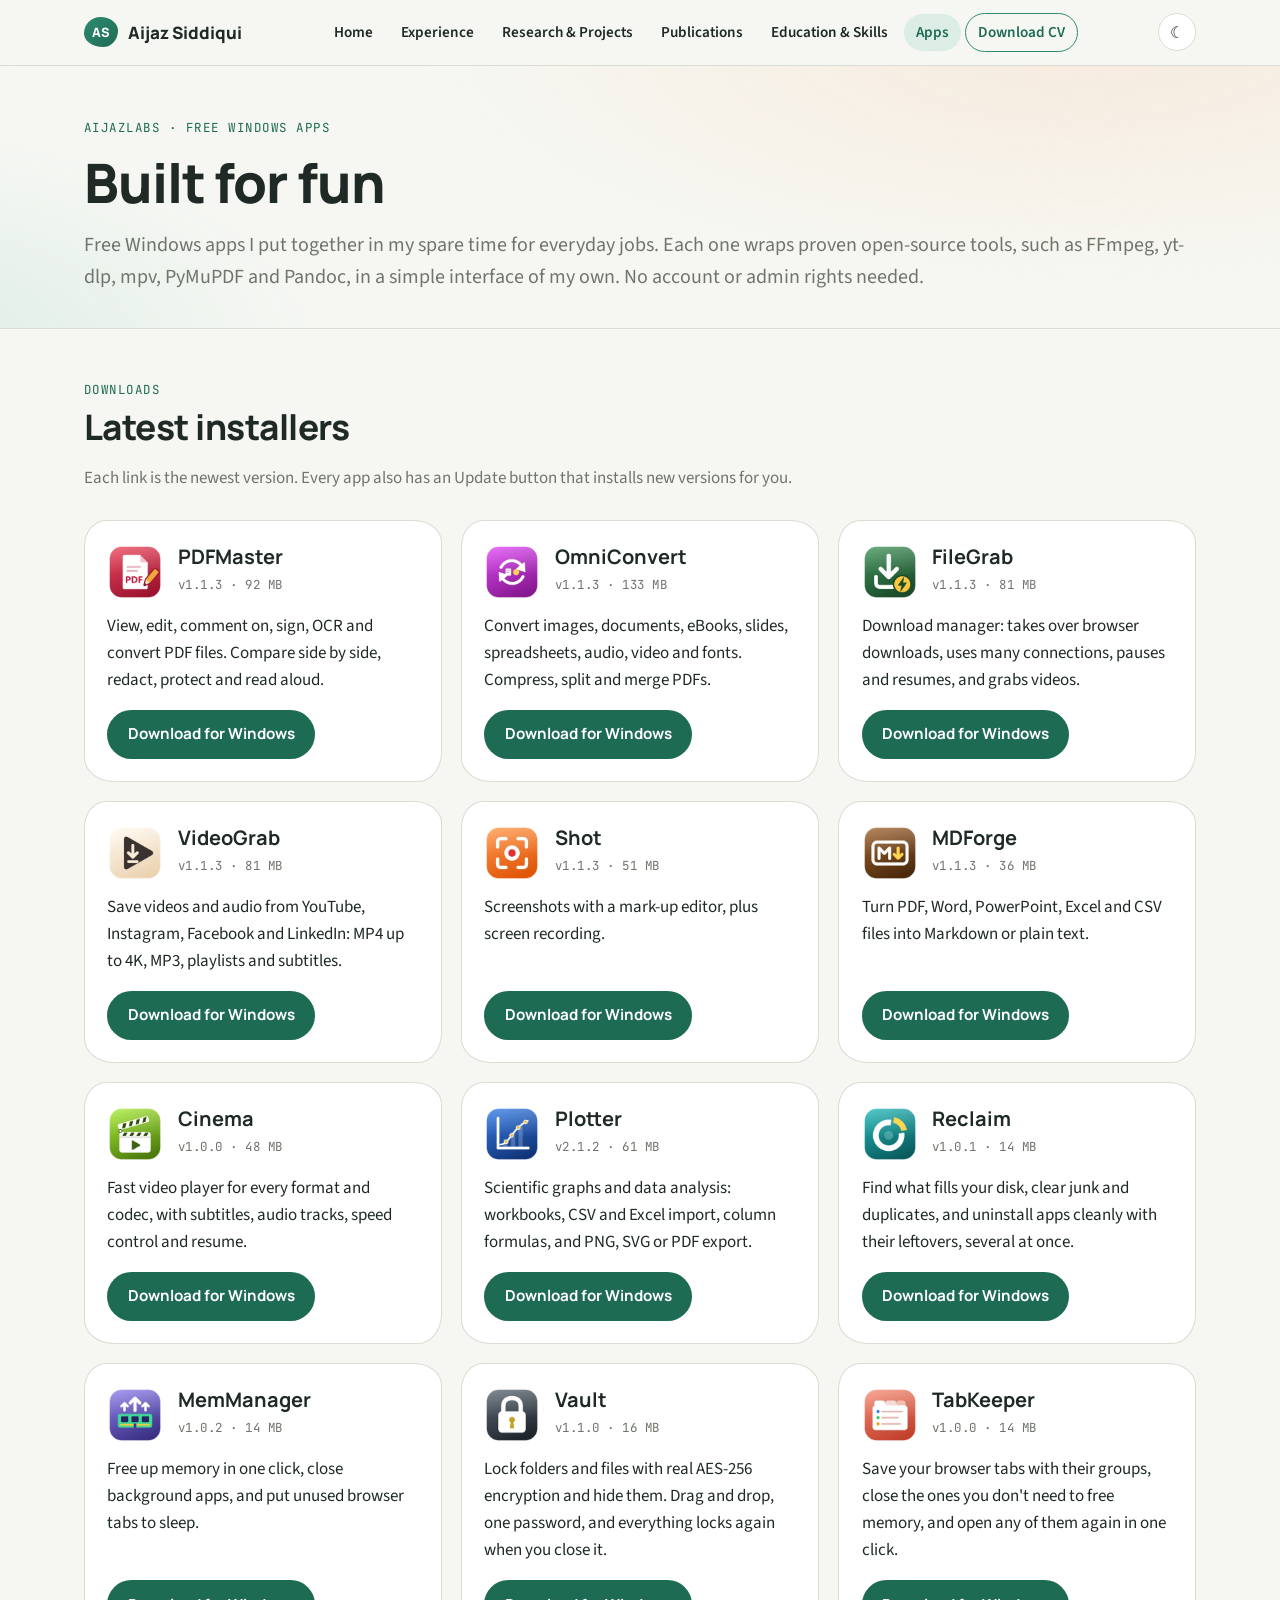
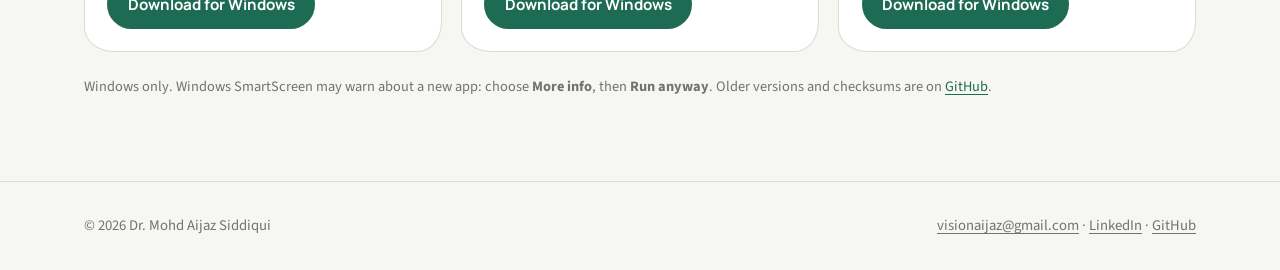
==== apps.html @ 0feda494 "Apps page: TabKeeper, Vault 1.1.0, Reclaim 1.0.1 Co-Authored-By: Claude Opus 5.5 <noreply@anthropic." ====
<!doctype html>
<html lang="en">
<head>
<meta charset="utf-8">
<meta name="viewport" content="width=device-width, initial-scale=1">
<title>Apps · Dr. Mohd Aijaz Siddiqui</title>
<meta name="description" content="Free Windows apps I build for fun under the AijazLabs name: PDF editor, file converter, downloaders, video player, plotter, folder locker, tab saver and more. Always the latest installers.">
<link rel="preconnect" href="https://fonts.googleapis.com">
<link rel="preconnect" href="https://fonts.gstatic.com" crossorigin>
<link rel="stylesheet" href="https://fonts.googleapis.com/css2?family=JetBrains+Mono:wght@400;600&family=Manrope:wght@600;700;800&family=Source+Sans+3:ital,wght@0,400;0,600;0,700;1,400&display=swap">
<link rel="stylesheet" href="assets/style.css?v=18">
<script src="assets/site.js?v=7"></script>
<script src="assets/apps.js?v=1" defer></script>
</head>
<body>

<header class="site-header">
  <nav class="wrap nav" aria-label="Main">
    <a class="brand" href="index.html"><span class="brand-mark">AS</span><span>Aijaz Siddiqui</span></a>
    <div class="nav-tools">
      <button class="icon-btn" id="theme-toggle" type="button" aria-label="Switch theme">☾</button>
      <button class="icon-btn menu-btn" id="menu-toggle" type="button" aria-label="Open menu" aria-expanded="false" aria-controls="nav-links">☰</button>
    </div>
    <ul class="nav-links" id="nav-links">
      <li><a href="index.html">Home</a></li>
      <li><a href="experience.html">Experience</a></li>
      <li><a href="research.html">Research &amp; Projects</a></li>
      <li><a href="publications.html">Publications</a></li>
      <li><a href="skills.html">Education &amp; Skills</a></li>
      <li><a href="apps.html" aria-current="page">Apps</a></li>
      <li><a class="cv-link" href="assets/Aijaz-Siddiqui-CV.pdf">Download CV</a></li>
    </ul>
  </nav>
</header>

<main>
  <section class="hero page-hero">
    <div class="wrap">
      <span class="eyebrow">AijazLabs · Free Windows apps</span>
      <h1>Built for fun</h1>
      <p>Free Windows apps I put together in my spare time for everyday jobs. Each one wraps proven open-source tools, such as FFmpeg, yt-dlp, mpv, PyMuPDF and Pandoc, in a simple interface of my own. No account or admin rights needed.</p>
    </div>
  </section>

  <section class="block">
    <div class="wrap">
      <div class="section-head">
        <span class="eyebrow">Downloads</span>
        <h2>Latest installers</h2>
        <p class="muted app-status" id="app-status">Each link is the newest version. Every app also has an Update button that installs new versions for you.</p>
      </div>
      <div class="grid-3 app-grid" id="app-grid">
        <article class="card app-card" data-app="AijazPDFMaster">
          <div class="app-head">
            <img src="assets/apps/AijazPDFMaster.webp" width="56" height="56" alt="" loading="lazy">
            <div><h3>PDFMaster</h3><span class="meta app-ver">v1.1.3 · 92 MB</span></div>
          </div>
          <p>View, edit, comment on, sign, OCR and convert PDF files. Compare side by side, redact, protect and read aloud.</p>
          <a class="btn btn-primary app-dl" href="https://github.com/digitalAijaz/AijazLabs-Installers/releases/download/updates-2026.11.24-1354/AijazPDFMaster-Setup-1.1.3.exe">Download for Windows</a>
        </article>
        <article class="card app-card" data-app="AijazOmniConvert">
          <div class="app-head">
            <img src="assets/apps/AijazOmniConvert.webp" width="56" height="56" alt="" loading="lazy">
            <div><h3>OmniConvert</h3><span class="meta app-ver">v1.1.3 · 133 MB</span></div>
          </div>
          <p>Convert images, documents, eBooks, slides, spreadsheets, audio, video and fonts. Compress, split and merge PDFs.</p>
          <a class="btn btn-primary app-dl" href="https://github.com/digitalAijaz/AijazLabs-Installers/releases/download/updates-2026.11.24-1354/AijazOmniConvert-Setup-1.1.3.exe">Download for Windows</a>
        </article>
        <article class="card app-card" data-app="AijazFileGrab">
          <div class="app-head">
            <img src="assets/apps/AijazFileGrab.webp" width="56" height="56" alt="" loading="lazy">
            <div><h3>FileGrab</h3><span class="meta app-ver">v1.1.3 · 81 MB</span></div>
          </div>
          <p>Download manager: takes over browser downloads, uses many connections, pauses and resumes, and grabs videos.</p>
          <a class="btn btn-primary app-dl" href="https://github.com/digitalAijaz/AijazLabs-Installers/releases/download/updates-2026.11.24-1354/AijazFileGrab-Setup-1.1.3.exe">Download for Windows</a>
        </article>
        <article class="card app-card" data-app="AijazVideoGrab">
          <div class="app-head">
            <img src="assets/apps/AijazVideoGrab.webp" width="56" height="56" alt="" loading="lazy">
            <div><h3>VideoGrab</h3><span class="meta app-ver">v1.1.3 · 81 MB</span></div>
          </div>
          <p>Save videos and audio from YouTube, Instagram, Facebook and LinkedIn: MP4 up to 4K, MP3, playlists and subtitles.</p>
          <a class="btn btn-primary app-dl" href="https://github.com/digitalAijaz/AijazLabs-Installers/releases/download/updates-2026.11.24-1354/AijazVideoGrab-Setup-1.1.3.exe">Download for Windows</a>
        </article>
        <article class="card app-card" data-app="AijazShot">
          <div class="app-head">
            <img src="assets/apps/AijazShot.webp" width="56" height="56" alt="" loading="lazy">
            <div><h3>Shot</h3><span class="meta app-ver">v1.1.3 · 51 MB</span></div>
          </div>
          <p>Screenshots with a mark-up editor, plus screen recording.</p>
          <a class="btn btn-primary app-dl" href="https://github.com/digitalAijaz/AijazLabs-Installers/releases/download/updates-2026.11.24-1354/AijazShot-Setup-1.1.3.exe">Download for Windows</a>
        </article>
        <article class="card app-card" data-app="AijazMDForge">
          <div class="app-head">
            <img src="assets/apps/AijazMDForge.webp" width="56" height="56" alt="" loading="lazy">
            <div><h3>MDForge</h3><span class="meta app-ver">v1.1.3 · 36 MB</span></div>
          </div>
          <p>Turn PDF, Word, PowerPoint, Excel and CSV files into Markdown or plain text.</p>
          <a class="btn btn-primary app-dl" href="https://github.com/digitalAijaz/AijazLabs-Installers/releases/download/updates-2026.11.24-1354/AijazMDForge-Setup-1.1.3.exe">Download for Windows</a>
        </article>
        <article class="card app-card" data-app="AijazCinema">
          <div class="app-head">
            <img src="assets/apps/AijazCinema.webp" width="56" height="56" alt="" loading="lazy">
            <div><h3>Cinema</h3><span class="meta app-ver">v1.0.0 · 48 MB</span></div>
          </div>
          <p>Fast video player for every format and codec, with subtitles, audio tracks, speed control and resume.</p>
          <a class="btn btn-primary app-dl" href="https://github.com/digitalAijaz/AijazLabs-Installers/releases/download/updates-2026.11.24-1527/AijazCinema-Setup-1.0.0.exe">Download for Windows</a>
        </article>
        <article class="card app-card" data-app="AijazPlotter">
          <div class="app-head">
            <img src="assets/apps/AijazPlotter.webp" width="56" height="56" alt="" loading="lazy">
            <div><h3>Plotter</h3><span class="meta app-ver">v2.1.2 · 61 MB</span></div>
          </div>
          <p>Scientific graphs and data analysis: workbooks, CSV and Excel import, column formulas, and PNG, SVG or PDF export.</p>
          <a class="btn btn-primary app-dl" href="https://github.com/digitalAijaz/AijazLabs-Installers/releases/download/updates-2026.11.24-1354/AijazPlotter-Setup-2.1.2.exe">Download for Windows</a>
        </article>
        <article class="card app-card" data-app="AijazReclaim">
          <div class="app-head">
            <img src="assets/apps/AijazReclaim.webp" width="56" height="56" alt="" loading="lazy">
            <div><h3>Reclaim</h3><span class="meta app-ver">v1.0.1 · 14 MB</span></div>
          </div>
          <p>Find what fills your disk, clear junk and duplicates, and uninstall apps cleanly with their leftovers, several at once.</p>
          <a class="btn btn-primary app-dl" href="https://github.com/digitalAijaz/AijazLabs-Installers/releases/download/updates-2026.11.24-2106/AijazReclaim-Setup-1.0.1.exe">Download for Windows</a>
        </article>
        <article class="card app-card" data-app="AijazMemManager">
          <div class="app-head">
            <img src="assets/apps/AijazMemManager.webp" width="56" height="56" alt="" loading="lazy">
            <div><h3>MemManager</h3><span class="meta app-ver">v1.0.2 · 14 MB</span></div>
          </div>
          <p>Free up memory in one click, close background apps, and put unused browser tabs to sleep.</p>
          <a class="btn btn-primary app-dl" href="https://github.com/digitalAijaz/AijazLabs-Installers/releases/download/updates-2026.11.24-1354/AijazMemManager-Setup-1.0.2.exe">Download for Windows</a>
        </article>
        <article class="card app-card" data-app="AijazVault">
          <div class="app-head">
            <img src="assets/apps/AijazVault.webp" width="56" height="56" alt="" loading="lazy">
            <div><h3>Vault</h3><span class="meta app-ver">v1.1.0 · 16 MB</span></div>
          </div>
          <p>Lock folders and files with real AES-256 encryption and hide them. Drag and drop, one password, and everything locks again when you close it.</p>
          <a class="btn btn-primary app-dl" href="https://github.com/digitalAijaz/AijazLabs-Installers/releases/download/updates-2026.11.24-2106/AijazVault-Setup-1.1.0.exe">Download for Windows</a>
        </article>
        <article class="card app-card" data-app="AijazTabKeeper">
          <div class="app-head">
            <img src="assets/apps/AijazTabKeeper.webp" width="56" height="56" alt="" loading="lazy">
            <div><h3>TabKeeper</h3><span class="meta app-ver">v1.0.0 · 14 MB</span></div>
          </div>
          <p>Save your browser tabs with their groups, close the ones you don't need to free memory, and open any of them again in one click.</p>
          <a class="btn btn-primary app-dl" href="https://github.com/digitalAijaz/AijazLabs-Installers/releases/download/updates-2026.11.24-2106/AijazTabKeeper-Setup-1.0.0.exe">Download for Windows</a>
        </article>
      </div>
      <p class="muted small app-note">Windows only. Windows SmartScreen may warn about a new app: choose <b>More info</b>, then <b>Run anyway</b>. Older versions and checksums are on <a href="https://github.com/digitalAijaz/AijazLabs-Installers/releases" target="_blank" rel="noopener">GitHub</a>.</p>
    </div>
  </section>
</main>

<footer class="site-footer">
  <div class="wrap">
    <span>© <span id="year">2026</span> Dr. Mohd Aijaz Siddiqui</span>
    <span><a href="mailto:visionaijaz@gmail.com">visionaijaz@gmail.com</a> · <a href="https://www.linkedin.com/in/eraijaz/" target="_blank" rel="noopener">LinkedIn</a> · <a href="https://github.com/digitalAijaz" target="_blank" rel="noopener">GitHub</a></span>
  </div>
</footer>
</body>
</html>
---- assets/style.css ----
/* Jade Pebble Morning — personal site theme for Dr. Mohd Aijaz Siddiqui
   Layout: calm single column (max ~72rem) with a misty morning hero,
   pebble-shaped surfaces, jade accent used sparingly. */

:root {
  --mist: #F6F7F3;        /* page background: morning mist */
  --pebble-pale: #ECEEE8; /* surfaces */
  --pebble-line: #D9DDD4; /* hairlines */
  --pebble: #6F756C;      /* muted text */
  --ink: #1F2A26;         /* main text: deep slate-green */
  --jade: #2E8B6F;        /* accent */
  --jade-deep: #1E6B54;   /* accent hover / on light */
  --jade-wash: #DCEDE5;   /* accent tint */
  --dawn: #E9C9A1;        /* sunrise highlight */
  --dawn-wash: #F7EBDD;
  --card: #FFFFFF;
  --paper: #FFFFFF;       /* figures keep a white page in both themes */

  --font-display: "Manrope", "Segoe UI", system-ui, sans-serif;
  --font-body: "Source Sans 3", "Segoe UI", system-ui, sans-serif;
  --font-mono: "JetBrains Mono", Consolas, monospace;

  --step--1: 0.875rem;
  --step-0: 1.0625rem;
  --step-1: 1.25rem;
  --step-2: 1.6rem;
  --step-3: 2.2rem;
  --step-4: clamp(2.3rem, 5vw, 3.4rem);

  --radius-pebble: 22px 28px 24px 30px / 26px 22px 30px 24px;
  --shadow: 0 1px 2px rgba(31, 42, 38, .05), 0 6px 18px rgba(31, 42, 38, .06);
  color-scheme: light;
}

@media (prefers-color-scheme: dark) {
  :root:not([data-theme="light"]) {
    --mist: #121816; --pebble-pale: #1A2220; --pebble-line: #2A3431; --pebble: #9AA39C;
    --ink: #E6ECE8; --jade: #5CC7A2; --jade-deep: #7DD8B7; --jade-wash: #183A30;
    --dawn: #C9A27A; --dawn-wash: #2A231B; --card: #172020;
    --shadow: 0 1px 2px rgba(0,0,0,.3), 0 6px 18px rgba(0,0,0,.25);
    color-scheme: dark;
  }
}
:root[data-theme="dark"] {
  --mist: #121816; --pebble-pale: #1A2220; --pebble-line: #2A3431; --pebble: #9AA39C;
  --ink: #E6ECE8; --jade: #5CC7A2; --jade-deep: #7DD8B7; --jade-wash: #183A30;
  --dawn: #C9A27A; --dawn-wash: #2A231B; --card: #172020;
  --shadow: 0 1px 2px rgba(0,0,0,.3), 0 6px 18px rgba(0,0,0,.25);
  color-scheme: dark;
}

* { box-sizing: border-box; }
html { scroll-behavior: smooth; }
@media (prefers-reduced-motion: reduce) { html { scroll-behavior: auto; } * { transition: none !important; animation: none !important; } }

body {
  margin: 0;
  background: var(--mist);
  color: var(--ink);
  font-family: var(--font-body);
  font-size: var(--step-0);
  line-height: 1.6;
}
img { max-width: 100%; }
a { color: var(--jade-deep); text-decoration-thickness: 1px; text-underline-offset: 3px; }
a:hover { color: var(--jade); }
:focus-visible { outline: 2px solid var(--jade); outline-offset: 3px; border-radius: 4px; }

.wrap {
  max-width: 72rem;
  margin: 0 auto;
  padding-left: max(20px, env(safe-area-inset-left, 0px));
  padding-right: max(20px, env(safe-area-inset-right, 0px));
}

h1, h2, h3, h4 { font-family: var(--font-display); line-height: 1.2; text-wrap: balance; margin: 0; }
h1 { font-size: var(--step-4); font-weight: 800; letter-spacing: -0.02em; }
h2 { font-size: var(--step-3); font-weight: 750; letter-spacing: -0.015em; }
h3 { font-size: var(--step-1); font-weight: 700; }
h4 { font-size: var(--step-0); font-weight: 700; }
p { margin: 0; }

.eyebrow {
  font-family: var(--font-mono);
  font-size: 0.78rem;
  letter-spacing: 0.12em;
  text-transform: uppercase;
  color: var(--jade-deep);
}
.muted { color: var(--pebble); }

/* ---------- Header / nav ---------- */
.site-header {
  position: sticky;
  top: 0;
  z-index: 20;
  background: color-mix(in srgb, var(--mist) 88%, transparent);
  backdrop-filter: blur(8px);
  border-bottom: 1px solid var(--pebble-line);
}
.nav { display: flex; align-items: center; justify-content: space-between; gap: 1rem; padding-block: 0.8rem; }
.brand { display: flex; align-items: center; gap: 0.6rem; text-decoration: none; color: var(--ink); font-family: var(--font-display); font-weight: 800; }
.brand-mark {
  width: 34px; height: 30px;
  background: linear-gradient(140deg, var(--jade), var(--jade-deep));
  border-radius: 48% 52% 44% 56% / 55% 45% 55% 45%;
  display: grid; place-items: center;
  color: #fff; font-size: 0.8rem; letter-spacing: .02em;
}
.nav-links { display: flex; gap: 0.25rem; align-items: center; list-style: none; margin: 0; padding: 0; flex-wrap: wrap; }
.nav-links a {
  display: block; padding: 0.4rem 0.75rem; border-radius: 999px;
  text-decoration: none; color: var(--ink); font-weight: 600; font-size: 0.95rem;
}
.nav-links a:hover { background: var(--pebble-pale); color: var(--ink); }
.nav-links a[aria-current="page"] { background: var(--jade-wash); color: var(--jade-deep); }
.nav-links a.cv-link { border: 1px solid var(--jade); color: var(--jade-deep); }
.nav-tools { display: flex; gap: 0.4rem; align-items: center; order: 3; }
.nav-links { order: 2; }
.icon-btn {
  width: 38px; height: 38px; border-radius: 50%;
  border: 1px solid var(--pebble-line); background: var(--card); color: var(--ink);
  display: grid; place-items: center; cursor: pointer; font-size: 1rem;
}
.icon-btn:hover { border-color: var(--jade); }
.menu-btn { display: none; }

@media (max-width: 1120px) {
  .menu-btn { display: grid; }
  .nav { flex-wrap: wrap; }
  .nav-tools { order: 2; }
  .nav-links { order: 3; }
  .nav-links { display: none; width: 100%; flex-direction: column; align-items: stretch; padding-bottom: 0.6rem; }
  .nav-links.open { display: flex; }
  .nav-links a { border-radius: 12px; padding: 0.6rem 0.8rem; }
}

/* ---------- Hero ---------- */
.hero {
  background:
    radial-gradient(60rem 22rem at 85% -10%, var(--dawn-wash), transparent 70%),
    radial-gradient(40rem 20rem at -10% 110%, var(--jade-wash), transparent 70%),
    var(--mist);
  border-bottom: 1px solid var(--pebble-line);
}
.hero-inner { display: grid; grid-template-columns: 1.35fr 1fr; gap: 3rem; align-items: center; padding-block: 4rem 3.5rem; }
.hero-inner > * { min-width: 0; }
.hero h1 { margin-top: 0.6rem; }
.hero .lede { font-size: var(--step-1); margin-top: 1rem; color: var(--ink); }
.hero .sub { margin-top: 0.8rem; color: var(--pebble); }
.cta-row { display: flex; flex-wrap: wrap; gap: 0.7rem; margin-top: 1.6rem; }
.btn {
  display: inline-flex; align-items: center; gap: 0.45rem;
  padding: 0.7rem 1.2rem; border-radius: 999px; font-weight: 700; text-decoration: none;
  border: 1px solid transparent; font-family: var(--font-display); font-size: 0.95rem;
}
.btn-primary { background: var(--jade-deep); color: #fff; }
:root[data-theme="dark"] .btn-primary { color: #0E1513; }
@media (prefers-color-scheme: dark) { :root:not([data-theme="light"]) .btn-primary { color: #0E1513; } }
.btn-primary:hover { background: var(--jade); color: #fff; }
.btn-ghost { border-color: var(--pebble-line); color: var(--ink); background: var(--card); }
.btn-ghost:hover { border-color: var(--jade); color: var(--jade-deep); }

.page-hero { padding-block: 3rem 2.2rem; }
.page-hero p { margin-top: 0.8rem; color: var(--pebble); font-size: var(--step-1); }

/* Contact-pressure figure */
.figure-card {
  background: var(--card);
  border: 1px solid var(--pebble-line);
  border-radius: var(--radius-pebble);
  padding: 1.2rem 1.2rem 1rem;
  box-shadow: var(--shadow);
}
.figure-card svg { width: 100%; height: auto; display: block; }
.figure-card figcaption { font-size: var(--step--1); color: var(--pebble); margin-top: 0.6rem; }
.fig-foot { fill: var(--pebble-pale); stroke: var(--pebble-line); stroke-width: 2; }
.fig-star { fill: var(--jade-wash); stroke: var(--jade); stroke-width: 2; }
.fig-spoke { stroke: var(--jade); stroke-width: 1.2; stroke-dasharray: 3 4; opacity: .8; }
.fig-contact { fill: var(--card); stroke: var(--jade-deep); stroke-width: 2.5; }
.fig-cop { fill: var(--dawn); stroke: var(--ink); stroke-width: 2; }
.fig-label { fill: var(--pebble); font-family: var(--font-mono); font-size: 11px; }
.fig-bar { fill: var(--jade); opacity: .85; }

/* ---------- Sections ---------- */
section.block { padding-block: 3.2rem; }
section.block + section.block { border-top: 1px solid var(--pebble-line); }
.section-head { display: flex; flex-direction: column; gap: 0.4rem; margin-bottom: 1.8rem; }
.section-head p { color: var(--pebble); }

.stats { display: grid; grid-template-columns: repeat(4, 1fr); gap: 1rem; }
.stat {
  background: var(--card); border: 1px solid var(--pebble-line); border-radius: 18px; padding: 1.1rem 1.2rem;
}
.stat b { display: block; font-family: var(--font-display); font-size: var(--step-2); color: var(--jade-deep); font-variant-numeric: tabular-nums; }
.stat span { color: var(--pebble); font-size: 0.95rem; }

.grid-3 { display: grid; grid-template-columns: repeat(3, 1fr); gap: 1.2rem; }
.grid-2 { display: grid; grid-template-columns: repeat(2, 1fr); gap: 1.2rem; }
.grid-3 > *, .grid-2 > * { min-width: 0; }

.card {
  background: var(--card); border: 1px solid var(--pebble-line);
  border-radius: var(--radius-pebble); padding: 1.4rem;
  display: flex; flex-direction: column; gap: 0.6rem;
}
.card p { color: var(--ink); }

/* Card sub-sections: check list and layer stack */
.card-sub {
  margin-top: 0.6rem; font-size: 0.8rem; letter-spacing: 0.1em; text-transform: uppercase;
  color: var(--jade-deep); font-family: var(--font-mono); font-weight: 600;
}
.check-list { list-style: none; margin: 0; padding: 0; display: flex; flex-direction: column; gap: 0.45rem; }
.check-list li { position: relative; padding-left: 1.6rem; font-size: 0.95rem; }
.check-list li::before {
  content: "✓"; position: absolute; left: 0; top: 0.05rem; width: 1.1rem; height: 1.1rem; border-radius: 50%;
  background: var(--jade-wash); color: var(--jade-deep); font-size: 0.7rem; display: grid; place-items: center; font-weight: 700;
}
.layer-stack { list-style: none; margin: 0; padding: 0; display: flex; flex-direction: column; gap: 4px; }
.layer-stack li {
  display: grid; grid-template-columns: 5.5rem 1fr; gap: 0.6rem; align-items: center;
  padding: 0.45rem 0.8rem; border-radius: 10px; background: var(--pebble-pale); border: 1px solid var(--pebble-line);
  font-size: 0.92rem;
}
.layer-stack li > * { min-width: 0; }
.layer-stack li b { font-family: var(--font-display); }
/* Four light theme tints, each with a coloured left edge: sunrise -> jade -> pebble */
.layer-stack li { border-left-width: 5px; }
.layer-stack li span { color: var(--ink); }
.layer-stack li b { color: var(--jade-deep); }
.layer-stack li:nth-child(1) { background: var(--dawn-wash); border-color: var(--dawn); }
.layer-stack li:nth-child(2) { background: color-mix(in srgb, var(--dawn-wash) 50%, var(--jade-wash)); border-color: color-mix(in srgb, var(--dawn) 50%, var(--jade)); }
.layer-stack li:nth-child(3) { background: var(--jade-wash); border-color: var(--jade); }
.layer-stack li:nth-child(4) { background: var(--pebble-pale); border-color: var(--pebble); }
.small { font-size: 0.9rem; }

/* Looping figure slideshow inside a card */
.slideshow { display: flex; flex-direction: column; gap: 0.5rem; margin-block: 0.4rem; }
.slides {
  position: relative; aspect-ratio: 4 / 3; width: 100%; max-width: 100%;
  background: var(--paper); border: 1px solid var(--pebble-line); border-radius: 14px; overflow: hidden;
}
.slide {
  position: absolute; inset: 0; margin: 0; padding: 8px;
  opacity: 0; transition: opacity 0.7s ease; pointer-events: none;
}
.slide.is-active { opacity: 1; pointer-events: auto; }
.slides-dark { background: #17181C; border-color: #2A2C33; }  /* screenshots have a dark viewport */
.slides-dark .slide { padding: 0; }
.slide img { width: 100%; height: 100%; object-fit: contain; display: block; }
.slide-bar { display: grid; grid-template-columns: auto 1fr auto auto; align-items: center; gap: 0.5rem; }
.slide-bar > * { min-width: 0; }
.slide-caption { font-size: 0.88rem; color: var(--pebble); line-height: 1.4; min-height: 4.2em; }
.slide-count { font-family: var(--font-mono); font-size: 0.75rem; color: var(--pebble); font-variant-numeric: tabular-nums; }
.slide-btn {
  width: 30px; height: 30px; border-radius: 50%; border: 1px solid var(--pebble-line);
  background: var(--card); color: var(--ink); cursor: pointer; font-size: 1.1rem; line-height: 1;
  display: grid; place-items: center;
}
.slide-btn:hover { border-color: var(--jade); color: var(--jade-deep); }
.slide-bar .slide-btn:last-child { order: 3; }
.slide-bar .slide-count { order: 4; }
.card .meta { font-family: var(--font-mono); font-size: 0.78rem; color: var(--pebble); letter-spacing: .04em; }
.card a.more { margin-top: auto; font-weight: 700; text-decoration: none; }

.tags { display: flex; flex-wrap: wrap; gap: 0.4rem; list-style: none; padding: 0; margin: 0; }
.tags li {
  font-size: 0.85rem; padding: 0.2rem 0.65rem; border-radius: 999px;
  background: var(--pebble-pale); color: var(--ink); border: 1px solid var(--pebble-line);
}
.tags.jade li { background: var(--jade-wash); border-color: transparent; color: var(--jade-deep); }

/* ---------- Timeline (experience) ---------- */
.timeline { list-style: none; margin: 0; padding: 0; display: flex; flex-direction: column; gap: 1.6rem; }
.role {
  display: grid; grid-template-columns: 12rem 1fr; gap: 1.6rem;
  padding-bottom: 1.6rem; border-bottom: 1px dashed var(--pebble-line);
}
.role:last-child { border-bottom: none; }
.role > * { min-width: 0; }
.role-when { font-family: var(--font-mono); font-size: 0.82rem; color: var(--pebble); padding-top: 0.25rem; font-variant-numeric: tabular-nums; }
.role-when .org-pill {
  display: inline-block; margin-top: 0.5rem; padding: 0.15rem 0.55rem; border-radius: 999px;
  background: var(--dawn-wash); color: var(--ink); font-family: var(--font-body); font-size: 0.8rem;
}
.role h3 { margin-bottom: 0.15rem; }
.role .org { color: var(--jade-deep); font-weight: 700; }
.role ul { margin: 0.7rem 0 0; padding-left: 1.15rem; }
.role-summary { margin-top: 0.7rem; }
.role h4 {
  margin-top: 1.1rem; font-size: 0.8rem; letter-spacing: 0.1em; text-transform: uppercase;
  color: var(--jade-deep); font-family: var(--font-mono); font-weight: 600;
}
.role h4 + ul { margin-top: 0.35rem; }
.role ul ul { margin-top: 0.3rem; list-style: disc; }
.role li { margin: 0.3rem 0; }
.role li::marker { color: var(--jade); }
.highlight {
  margin-top: 0.9rem; padding: 0.8rem 1rem; border-radius: 14px;
  background: var(--jade-wash); color: var(--ink);
}
.highlight strong { color: var(--jade-deep); }
.highlight ul { margin-top: 0.3rem; }

/* ---------- Publications ---------- */
.pubs { list-style: none; margin: 0; padding: 0; display: flex; flex-direction: column; gap: 1rem; }
.pub {
  background: var(--card); border: 1px solid var(--pebble-line); border-radius: 18px; padding: 1.1rem 1.3rem;
  display: grid; grid-template-columns: 5.5rem 1fr; gap: 1rem;
}
.pub > * { min-width: 0; }
.pub .yr { font-family: var(--font-mono); color: var(--jade-deep); font-weight: 600; }
.pub .kind { display: block; font-family: var(--font-mono); font-size: 0.72rem; color: var(--pebble); text-transform: uppercase; letter-spacing: .08em; margin-top: 0.3rem; }
.pub .title { font-weight: 700; font-family: var(--font-display); }
.pub .venue { color: var(--pebble); font-size: 0.95rem; }

/* ---------- Tables ---------- */
.table-wrap { overflow-x: auto; border: 1px solid var(--pebble-line); border-radius: 16px; background: var(--card); }
table { border-collapse: collapse; width: 100%; font-size: 0.95rem; }
th, td { text-align: left; padding: 0.7rem 0.9rem; border-bottom: 1px solid var(--pebble-line); vertical-align: top; }
th { font-family: var(--font-display); font-size: 0.85rem; background: var(--pebble-pale); }
tr:last-child td { border-bottom: none; }

/* ---------- Contact band & footer ---------- */
.contact-band {
  background: linear-gradient(120deg, var(--jade-wash), var(--dawn-wash));
  border-radius: var(--radius-pebble);
  padding: 2rem;
  display: flex; flex-wrap: wrap; gap: 1.5rem; align-items: center; justify-content: space-between;
}
.contact-band > div { min-width: 0; }
.contact-list { display: flex; flex-wrap: wrap; gap: 0.6rem; }
.copy-btn { cursor: pointer; font: inherit; }

.site-footer { border-top: 1px solid var(--pebble-line); padding-block: 2rem; margin-top: 2rem; color: var(--pebble); font-size: 0.92rem; }
.site-footer .wrap { display: flex; flex-wrap: wrap; justify-content: space-between; gap: 1rem; }
.site-footer a { color: var(--pebble); }

/* ---------- Responsive ---------- */
@media (max-width: 900px) {
  .hero-inner { grid-template-columns: 1fr; gap: 2rem; padding-block: 2.8rem; }
  .stats { grid-template-columns: repeat(2, 1fr); }
  .grid-3 { grid-template-columns: 1fr 1fr; }
}
@media (max-width: 640px) {
  .grid-3, .grid-2 { grid-template-columns: 1fr; }
  .role { grid-template-columns: 1fr; gap: 0.4rem; }
  .pub { grid-template-columns: 1fr; gap: 0.3rem; }
  .contact-band { padding: 1.4rem; }
}

/* Photo inside a timeline entry */
.photo { margin: 1rem 0 0; max-width: 620px; display: flex; flex-direction: column; gap: 0.5rem; }
.photo img { width: 100%; height: auto; display: block; border-radius: var(--radius-pebble); border: 1px solid var(--pebble-line); }
.photo figcaption { font-size: 0.9rem; color: var(--pebble); }
.photo-show { max-width: 620px; margin-top: 1rem; }
.slides-photo { border-radius: var(--radius-pebble); }
.slides-photo .slide { padding: 0; }
.slides-photo .slide img { object-fit: cover; }

/* Home hero slideshow: no captions, mixed light figures and dark screenshots */
.hero-show { padding: 1rem; }
.hero-show .slideshow { margin: 0; }
.slide.slide-dark { background: #17181C; padding: 0; }
.slide-bar-compact { display: flex; justify-content: center; gap: 0.8rem; }
.slide-bar-compact .slide-count { order: 0; }
.slide-bar-compact .slide-btn:last-child { order: 0; }

/* Wide frame for application screenshots */
.slides-wide { aspect-ratio: 16 / 9; }
.slides-wide .slide { padding: 4px; }
.slide video { width: 100%; height: 100%; object-fit: contain; display: block; background: #000; border-radius: 8px; }

/* Publications: numbered document lists, DOI link, clickable stats */
.doc-list { list-style: none; margin: 0; padding: 0; display: flex; flex-direction: column; gap: 0.7rem; }
.doc-list li {
  display: grid; grid-template-columns: 3rem 1fr; gap: 0.9rem; align-items: center;
  background: var(--card); border: 1px solid var(--pebble-line); border-radius: 16px; padding: 0.9rem 1.1rem;
}
.doc-list li > * { min-width: 0; }
.doc-num {
  width: 3rem; height: 3rem; border-radius: 48% 52% 44% 56% / 55% 45% 55% 45%;
  display: grid; place-items: center; font-family: var(--font-mono); font-weight: 600;
  background: var(--jade-wash); color: var(--jade-deep);
}
.doc-list-dawn .doc-num { background: var(--dawn-wash); color: var(--ink); }
.doc-list b { display: block; font-family: var(--font-display); font-weight: 700; line-height: 1.3; }
.doc-list div span { display: block; color: var(--pebble); font-size: 0.9rem; margin-top: 0.15rem; }
.doi {
  display: inline-block; margin-top: 0.5rem; font-family: var(--font-mono); font-size: 0.82rem;
  padding: 0.2rem 0.6rem; border-radius: 999px; background: var(--jade-wash); color: var(--jade-deep); text-decoration: none;
}
.doi:hover { color: var(--jade); }
.stat-link { text-decoration: none; color: inherit; transition: border-color .2s; }
.stat-link:hover { border-color: var(--jade); }
.pub .yr { white-space: nowrap; }

/* Apps page: AijazLabs download cards */
.app-head { display: flex; align-items: center; gap: 0.9rem; }
.app-head img, .app-tile { width: 56px; height: 56px; border-radius: 14px; flex: none; }
.app-tile { display: grid; place-items: center; background: var(--jade-deep); color: #fff; font: 800 1.5rem var(--font-display); }
.app-head h3 { margin-bottom: 0.15rem; }
.app-card p { flex: 1; margin: 0.2rem 0 0.4rem; }
.app-dl { align-self: flex-start; }
.app-status { margin-top: 0.6rem; max-width: 48rem; }
.app-note { margin-top: 1.4rem; }
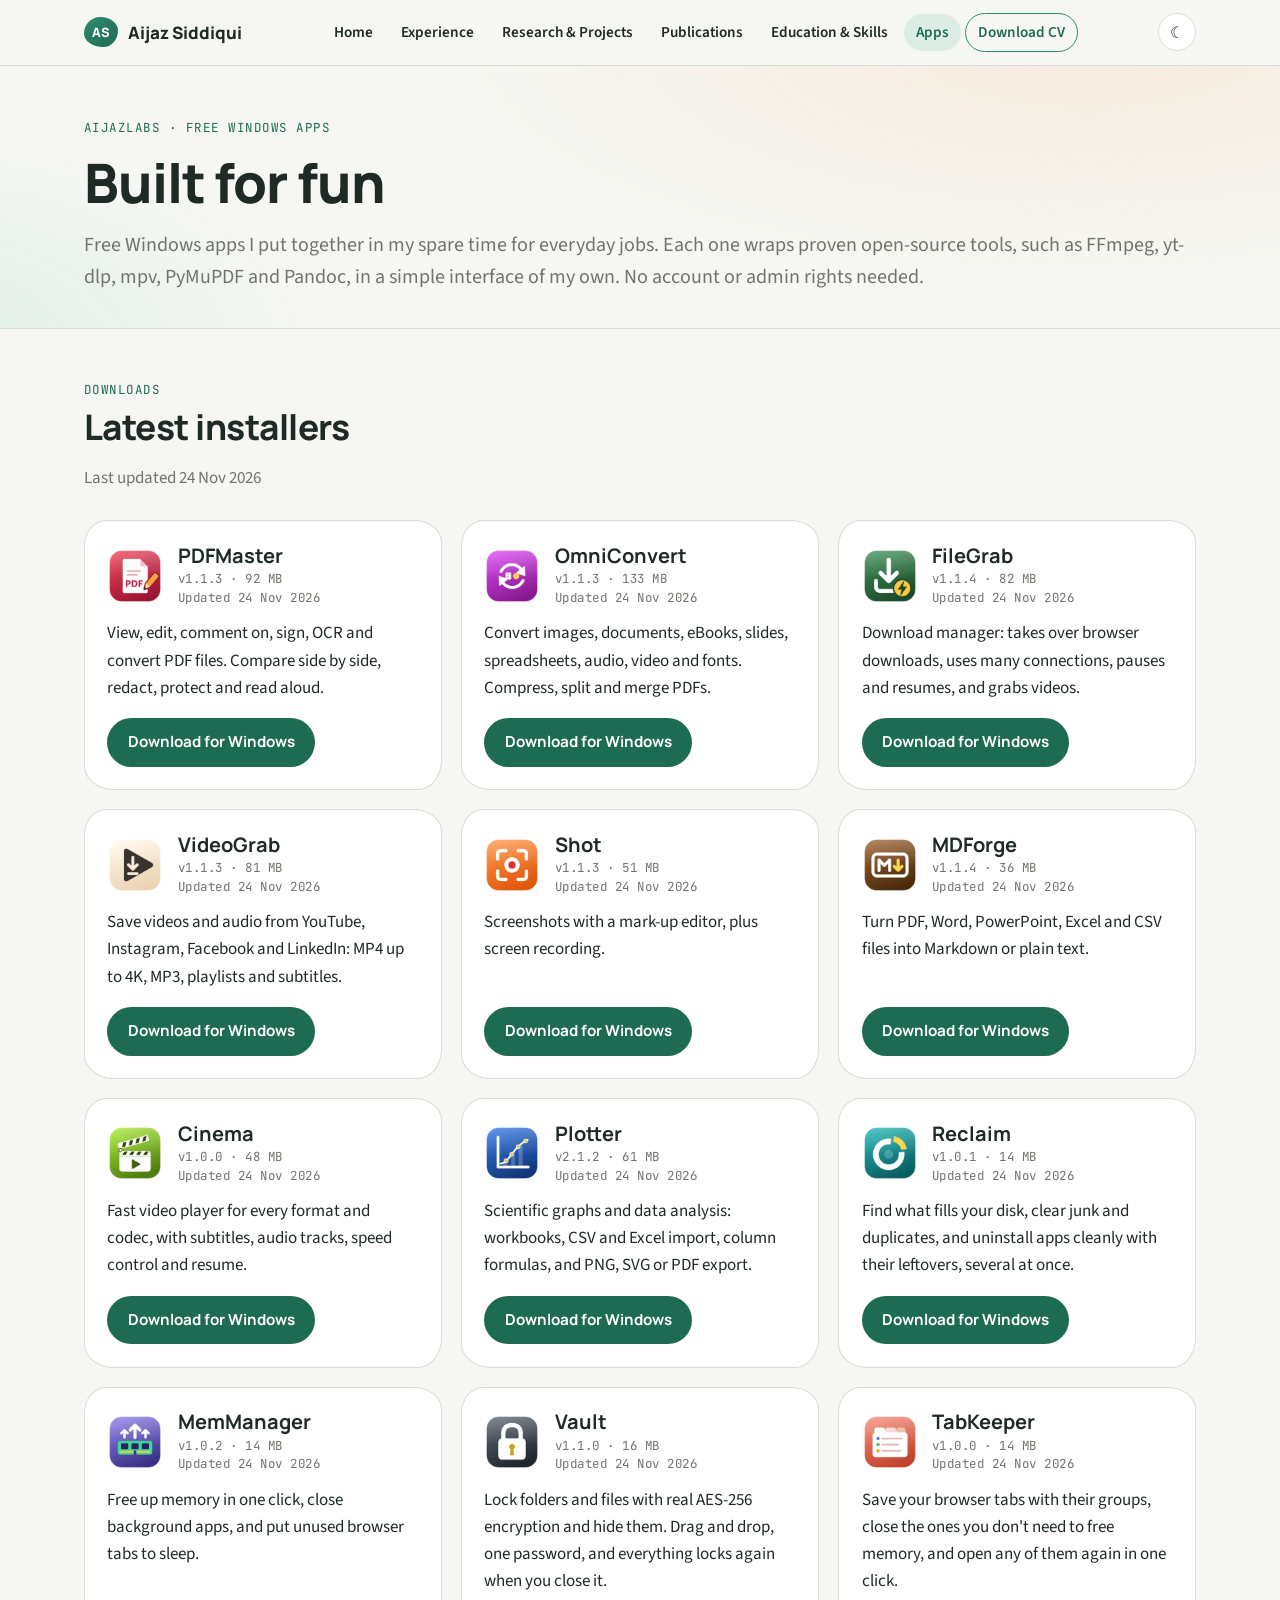
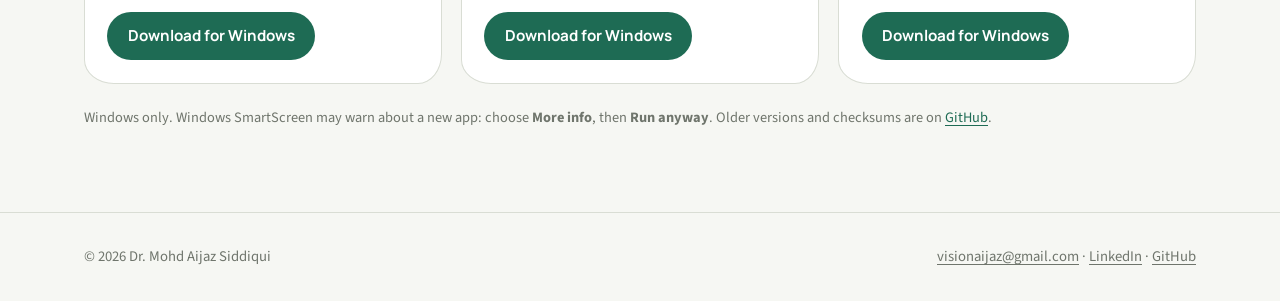
==== commit 78186209: "Apps page: show release dates Replace the intro sentence with "Last updated <date>" and show each ap" ====
--- a/apps.html
+++ b/apps.html
@@ -8,9 +8,9 @@
 <link rel="preconnect" href="https://fonts.googleapis.com">
 <link rel="preconnect" href="https://fonts.gstatic.com" crossorigin>
 <link rel="stylesheet" href="https://fonts.googleapis.com/css2?family=JetBrains+Mono:wght@400;600&family=Manrope:wght@600;700;800&family=Source+Sans+3:ital,wght@0,400;0,600;0,700;1,400&display=swap">
-<link rel="stylesheet" href="assets/style.css?v=18">
+<link rel="stylesheet" href="assets/style.css?v=19">
 <script src="assets/site.js?v=7"></script>
-<script src="assets/apps.js?v=1" defer></script>
+<script src="assets/apps.js?v=4" defer></script>
 </head>
 <body>
 
@@ -47,13 +47,14 @@
       <div class="section-head">
         <span class="eyebrow">Downloads</span>
         <h2>Latest installers</h2>
-        <p class="muted app-status" id="app-status">Each link is the newest version. Every app also has an Update button that installs new versions for you.</p>
+        <p class="muted app-status">Last updated <time id="app-updated" datetime="2026-11-24">24 Nov 2026</time></p>
       </div>
       <div class="grid-3 app-grid" id="app-grid">
         <article class="card app-card" data-app="AijazPDFMaster">
           <div class="app-head">
             <img src="assets/apps/AijazPDFMaster.webp" width="56" height="56" alt="" loading="lazy">
-            <div><h3>PDFMaster</h3><span class="meta app-ver">v1.1.3 · 92 MB</span></div>
+            <div><h3>PDFMaster</h3><span class="meta app-ver">v1.1.3 · 92 MB
+Updated 24 Nov 2026</span></div>
           </div>
           <p>View, edit, comment on, sign, OCR and convert PDF files. Compare side by side, redact, protect and read aloud.</p>
           <a class="btn btn-primary app-dl" href="https://github.com/digitalAijaz/AijazLabs-Installers/releases/download/updates-2026.11.24-1354/AijazPDFMaster-Setup-1.1.3.exe">Download for Windows</a>
@@ -61,7 +62,8 @@
         <article class="card app-card" data-app="AijazOmniConvert">
           <div class="app-head">
             <img src="assets/apps/AijazOmniConvert.webp" width="56" height="56" alt="" loading="lazy">
-            <div><h3>OmniConvert</h3><span class="meta app-ver">v1.1.3 · 133 MB</span></div>
+            <div><h3>OmniConvert</h3><span class="meta app-ver">v1.1.3 · 133 MB
+Updated 24 Nov 2026</span></div>
           </div>
           <p>Convert images, documents, eBooks, slides, spreadsheets, audio, video and fonts. Compress, split and merge PDFs.</p>
           <a class="btn btn-primary app-dl" href="https://github.com/digitalAijaz/AijazLabs-Installers/releases/download/updates-2026.11.24-1354/AijazOmniConvert-Setup-1.1.3.exe">Download for Windows</a>
@@ -69,15 +71,17 @@
         <article class="card app-card" data-app="AijazFileGrab">
           <div class="app-head">
             <img src="assets/apps/AijazFileGrab.webp" width="56" height="56" alt="" loading="lazy">
-            <div><h3>FileGrab</h3><span class="meta app-ver">v1.1.3 · 81 MB</span></div>
+            <div><h3>FileGrab</h3><span class="meta app-ver">v1.1.4 · 82 MB
+Updated 24 Nov 2026</span></div>
           </div>
           <p>Download manager: takes over browser downloads, uses many connections, pauses and resumes, and grabs videos.</p>
-          <a class="btn btn-primary app-dl" href="https://github.com/digitalAijaz/AijazLabs-Installers/releases/download/updates-2026.11.24-1354/AijazFileGrab-Setup-1.1.3.exe">Download for Windows</a>
+          <a class="btn btn-primary app-dl" href="https://github.com/digitalAijaz/AijazLabs-Installers/releases/download/updates-2026.11.24-2235/AijazFileGrab-Setup-1.1.4.exe">Download for Windows</a>
         </article>
         <article class="card app-card" data-app="AijazVideoGrab">
           <div class="app-head">
             <img src="assets/apps/AijazVideoGrab.webp" width="56" height="56" alt="" loading="lazy">
-            <div><h3>VideoGrab</h3><span class="meta app-ver">v1.1.3 · 81 MB</span></div>
+            <div><h3>VideoGrab</h3><span class="meta app-ver">v1.1.3 · 81 MB
+Updated 24 Nov 2026</span></div>
           </div>
           <p>Save videos and audio from YouTube, Instagram, Facebook and LinkedIn: MP4 up to 4K, MP3, playlists and subtitles.</p>
           <a class="btn btn-primary app-dl" href="https://github.com/digitalAijaz/AijazLabs-Installers/releases/download/updates-2026.11.24-1354/AijazVideoGrab-Setup-1.1.3.exe">Download for Windows</a>
@@ -85,7 +89,8 @@
         <article class="card app-card" data-app="AijazShot">
           <div class="app-head">
             <img src="assets/apps/AijazShot.webp" width="56" height="56" alt="" loading="lazy">
-            <div><h3>Shot</h3><span class="meta app-ver">v1.1.3 · 51 MB</span></div>
+            <div><h3>Shot</h3><span class="meta app-ver">v1.1.3 · 51 MB
+Updated 24 Nov 2026</span></div>
           </div>
           <p>Screenshots with a mark-up editor, plus screen recording.</p>
           <a class="btn btn-primary app-dl" href="https://github.com/digitalAijaz/AijazLabs-Installers/releases/download/updates-2026.11.24-1354/AijazShot-Setup-1.1.3.exe">Download for Windows</a>
@@ -93,15 +98,17 @@
         <article class="card app-card" data-app="AijazMDForge">
           <div class="app-head">
             <img src="assets/apps/AijazMDForge.webp" width="56" height="56" alt="" loading="lazy">
-            <div><h3>MDForge</h3><span class="meta app-ver">v1.1.3 · 36 MB</span></div>
+            <div><h3>MDForge</h3><span class="meta app-ver">v1.1.4 · 36 MB
+Updated 24 Nov 2026</span></div>
           </div>
           <p>Turn PDF, Word, PowerPoint, Excel and CSV files into Markdown or plain text.</p>
-          <a class="btn btn-primary app-dl" href="https://github.com/digitalAijaz/AijazLabs-Installers/releases/download/updates-2026.11.24-1354/AijazMDForge-Setup-1.1.3.exe">Download for Windows</a>
+          <a class="btn btn-primary app-dl" href="https://github.com/digitalAijaz/AijazLabs-Installers/releases/download/updates-2026.11.24-2235/AijazMDForge-Setup-1.1.4.exe">Download for Windows</a>
         </article>
         <article class="card app-card" data-app="AijazCinema">
           <div class="app-head">
             <img src="assets/apps/AijazCinema.webp" width="56" height="56" alt="" loading="lazy">
-            <div><h3>Cinema</h3><span class="meta app-ver">v1.0.0 · 48 MB</span></div>
+            <div><h3>Cinema</h3><span class="meta app-ver">v1.0.0 · 48 MB
+Updated 24 Nov 2026</span></div>
           </div>
           <p>Fast video player for every format and codec, with subtitles, audio tracks, speed control and resume.</p>
           <a class="btn btn-primary app-dl" href="https://github.com/digitalAijaz/AijazLabs-Installers/releases/download/updates-2026.11.24-1527/AijazCinema-Setup-1.0.0.exe">Download for Windows</a>
@@ -109,7 +116,8 @@
         <article class="card app-card" data-app="AijazPlotter">
           <div class="app-head">
             <img src="assets/apps/AijazPlotter.webp" width="56" height="56" alt="" loading="lazy">
-            <div><h3>Plotter</h3><span class="meta app-ver">v2.1.2 · 61 MB</span></div>
+            <div><h3>Plotter</h3><span class="meta app-ver">v2.1.2 · 61 MB
+Updated 24 Nov 2026</span></div>
           </div>
           <p>Scientific graphs and data analysis: workbooks, CSV and Excel import, column formulas, and PNG, SVG or PDF export.</p>
           <a class="btn btn-primary app-dl" href="https://github.com/digitalAijaz/AijazLabs-Installers/releases/download/updates-2026.11.24-1354/AijazPlotter-Setup-2.1.2.exe">Download for Windows</a>
@@ -117,7 +125,8 @@
         <article class="card app-card" data-app="AijazReclaim">
           <div class="app-head">
             <img src="assets/apps/AijazReclaim.webp" width="56" height="56" alt="" loading="lazy">
-            <div><h3>Reclaim</h3><span class="meta app-ver">v1.0.1 · 14 MB</span></div>
+            <div><h3>Reclaim</h3><span class="meta app-ver">v1.0.1 · 14 MB
+Updated 24 Nov 2026</span></div>
           </div>
           <p>Find what fills your disk, clear junk and duplicates, and uninstall apps cleanly with their leftovers, several at once.</p>
           <a class="btn btn-primary app-dl" href="https://github.com/digitalAijaz/AijazLabs-Installers/releases/download/updates-2026.11.24-2106/AijazReclaim-Setup-1.0.1.exe">Download for Windows</a>
@@ -125,7 +134,8 @@
         <article class="card app-card" data-app="AijazMemManager">
           <div class="app-head">
             <img src="assets/apps/AijazMemManager.webp" width="56" height="56" alt="" loading="lazy">
-            <div><h3>MemManager</h3><span class="meta app-ver">v1.0.2 · 14 MB</span></div>
+            <div><h3>MemManager</h3><span class="meta app-ver">v1.0.2 · 14 MB
+Updated 24 Nov 2026</span></div>
           </div>
           <p>Free up memory in one click, close background apps, and put unused browser tabs to sleep.</p>
           <a class="btn btn-primary app-dl" href="https://github.com/digitalAijaz/AijazLabs-Installers/releases/download/updates-2026.11.24-1354/AijazMemManager-Setup-1.0.2.exe">Download for Windows</a>
@@ -133,7 +143,8 @@
         <article class="card app-card" data-app="AijazVault">
           <div class="app-head">
             <img src="assets/apps/AijazVault.webp" width="56" height="56" alt="" loading="lazy">
-            <div><h3>Vault</h3><span class="meta app-ver">v1.1.0 · 16 MB</span></div>
+            <div><h3>Vault</h3><span class="meta app-ver">v1.1.0 · 16 MB
+Updated 24 Nov 2026</span></div>
           </div>
           <p>Lock folders and files with real AES-256 encryption and hide them. Drag and drop, one password, and everything locks again when you close it.</p>
           <a class="btn btn-primary app-dl" href="https://github.com/digitalAijaz/AijazLabs-Installers/releases/download/updates-2026.11.24-2106/AijazVault-Setup-1.1.0.exe">Download for Windows</a>
@@ -141,7 +152,8 @@
         <article class="card app-card" data-app="AijazTabKeeper">
           <div class="app-head">
             <img src="assets/apps/AijazTabKeeper.webp" width="56" height="56" alt="" loading="lazy">
-            <div><h3>TabKeeper</h3><span class="meta app-ver">v1.0.0 · 14 MB</span></div>
+            <div><h3>TabKeeper</h3><span class="meta app-ver">v1.0.0 · 14 MB
+Updated 24 Nov 2026</span></div>
           </div>
           <p>Save your browser tabs with their groups, close the ones you don't need to free memory, and open any of them again in one click.</p>
           <a class="btn btn-primary app-dl" href="https://github.com/digitalAijaz/AijazLabs-Installers/releases/download/updates-2026.11.24-2106/AijazTabKeeper-Setup-1.0.0.exe">Download for Windows</a>
--- a/assets/style.css
+++ b/assets/style.css
@@ -405,3 +405,4 @@
 .app-dl { align-self: flex-start; }
 .app-status { margin-top: 0.6rem; max-width: 48rem; }
 .app-note { margin-top: 1.4rem; }
+.app-ver { display: block; white-space: pre-line; line-height: 1.5; }
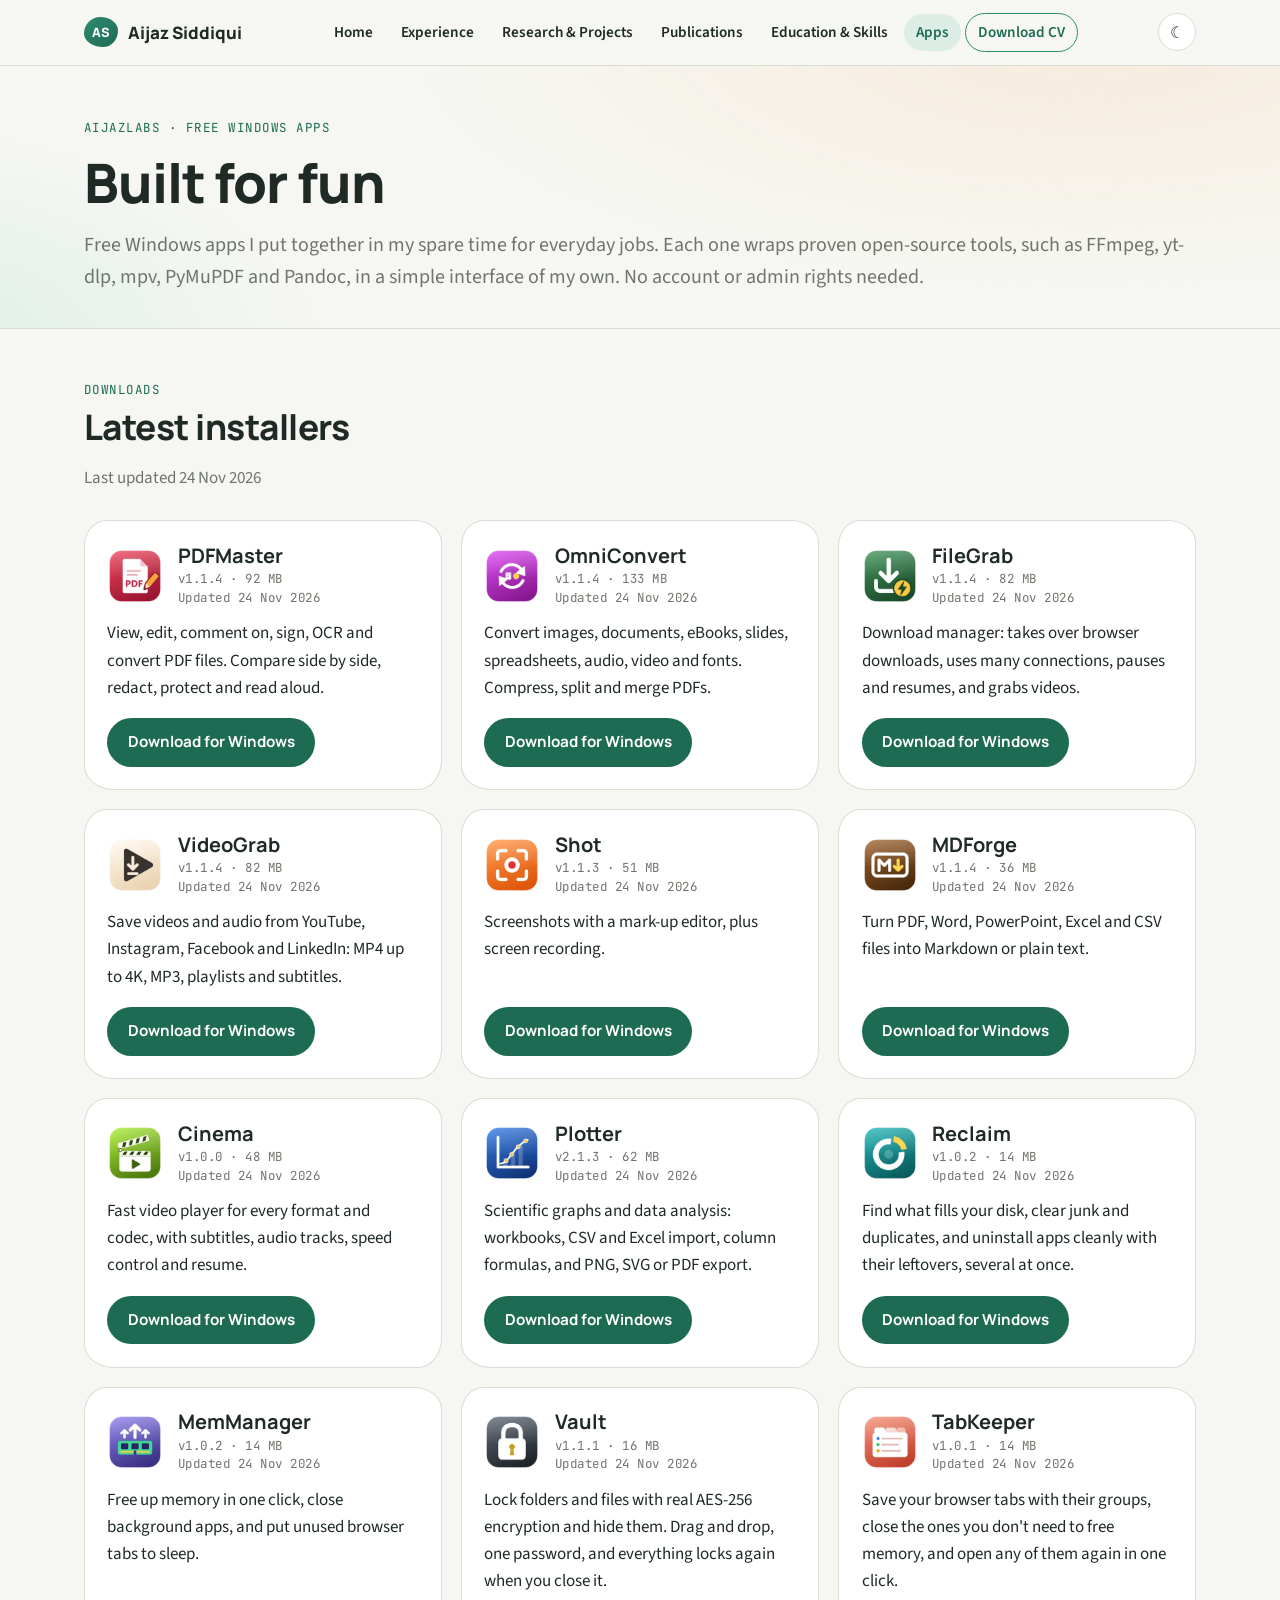
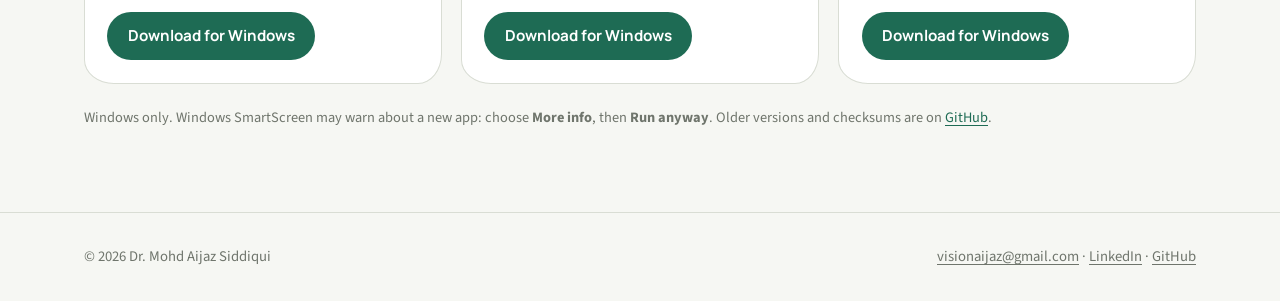
==== commit 8cc9244e: "Apps page: newest versions of all nine updated apps Co-Authored-By: Claude Opus 5.5 <noreply@anthrop" ====
--- a/apps.html
+++ b/apps.html
@@ -53,20 +53,20 @@
         <article class="card app-card" data-app="AijazPDFMaster">
           <div class="app-head">
             <img src="assets/apps/AijazPDFMaster.webp" width="56" height="56" alt="" loading="lazy">
-            <div><h3>PDFMaster</h3><span class="meta app-ver">v1.1.3 · 92 MB
+            <div><h3>PDFMaster</h3><span class="meta app-ver">v1.1.4 · 92 MB
 Updated 24 Nov 2026</span></div>
           </div>
           <p>View, edit, comment on, sign, OCR and convert PDF files. Compare side by side, redact, protect and read aloud.</p>
-          <a class="btn btn-primary app-dl" href="https://github.com/digitalAijaz/AijazLabs-Installers/releases/download/updates-2026.11.24-1354/AijazPDFMaster-Setup-1.1.3.exe">Download for Windows</a>
+          <a class="btn btn-primary app-dl" href="https://github.com/digitalAijaz/AijazLabs-Installers/releases/download/updates-2026.11.24-2235/AijazPDFMaster-Setup-1.1.4.exe">Download for Windows</a>
         </article>
         <article class="card app-card" data-app="AijazOmniConvert">
           <div class="app-head">
             <img src="assets/apps/AijazOmniConvert.webp" width="56" height="56" alt="" loading="lazy">
-            <div><h3>OmniConvert</h3><span class="meta app-ver">v1.1.3 · 133 MB
+            <div><h3>OmniConvert</h3><span class="meta app-ver">v1.1.4 · 133 MB
 Updated 24 Nov 2026</span></div>
           </div>
           <p>Convert images, documents, eBooks, slides, spreadsheets, audio, video and fonts. Compress, split and merge PDFs.</p>
-          <a class="btn btn-primary app-dl" href="https://github.com/digitalAijaz/AijazLabs-Installers/releases/download/updates-2026.11.24-1354/AijazOmniConvert-Setup-1.1.3.exe">Download for Windows</a>
+          <a class="btn btn-primary app-dl" href="https://github.com/digitalAijaz/AijazLabs-Installers/releases/download/updates-2026.11.24-2235/AijazOmniConvert-Setup-1.1.4.exe">Download for Windows</a>
         </article>
         <article class="card app-card" data-app="AijazFileGrab">
           <div class="app-head">
@@ -80,11 +80,11 @@
         <article class="card app-card" data-app="AijazVideoGrab">
           <div class="app-head">
             <img src="assets/apps/AijazVideoGrab.webp" width="56" height="56" alt="" loading="lazy">
-            <div><h3>VideoGrab</h3><span class="meta app-ver">v1.1.3 · 81 MB
+            <div><h3>VideoGrab</h3><span class="meta app-ver">v1.1.4 · 82 MB
 Updated 24 Nov 2026</span></div>
           </div>
           <p>Save videos and audio from YouTube, Instagram, Facebook and LinkedIn: MP4 up to 4K, MP3, playlists and subtitles.</p>
-          <a class="btn btn-primary app-dl" href="https://github.com/digitalAijaz/AijazLabs-Installers/releases/download/updates-2026.11.24-1354/AijazVideoGrab-Setup-1.1.3.exe">Download for Windows</a>
+          <a class="btn btn-primary app-dl" href="https://github.com/digitalAijaz/AijazLabs-Installers/releases/download/updates-2026.11.24-2235/AijazVideoGrab-Setup-1.1.4.exe">Download for Windows</a>
         </article>
         <article class="card app-card" data-app="AijazShot">
           <div class="app-head">
@@ -116,20 +116,20 @@
         <article class="card app-card" data-app="AijazPlotter">
           <div class="app-head">
             <img src="assets/apps/AijazPlotter.webp" width="56" height="56" alt="" loading="lazy">
-            <div><h3>Plotter</h3><span class="meta app-ver">v2.1.2 · 61 MB
+            <div><h3>Plotter</h3><span class="meta app-ver">v2.1.3 · 62 MB
 Updated 24 Nov 2026</span></div>
           </div>
           <p>Scientific graphs and data analysis: workbooks, CSV and Excel import, column formulas, and PNG, SVG or PDF export.</p>
-          <a class="btn btn-primary app-dl" href="https://github.com/digitalAijaz/AijazLabs-Installers/releases/download/updates-2026.11.24-1354/AijazPlotter-Setup-2.1.2.exe">Download for Windows</a>
+          <a class="btn btn-primary app-dl" href="https://github.com/digitalAijaz/AijazLabs-Installers/releases/download/updates-2026.11.24-2235/AijazPlotter-Setup-2.1.3.exe">Download for Windows</a>
         </article>
         <article class="card app-card" data-app="AijazReclaim">
           <div class="app-head">
             <img src="assets/apps/AijazReclaim.webp" width="56" height="56" alt="" loading="lazy">
-            <div><h3>Reclaim</h3><span class="meta app-ver">v1.0.1 · 14 MB
+            <div><h3>Reclaim</h3><span class="meta app-ver">v1.0.2 · 14 MB
 Updated 24 Nov 2026</span></div>
           </div>
           <p>Find what fills your disk, clear junk and duplicates, and uninstall apps cleanly with their leftovers, several at once.</p>
-          <a class="btn btn-primary app-dl" href="https://github.com/digitalAijaz/AijazLabs-Installers/releases/download/updates-2026.11.24-2106/AijazReclaim-Setup-1.0.1.exe">Download for Windows</a>
+          <a class="btn btn-primary app-dl" href="https://github.com/digitalAijaz/AijazLabs-Installers/releases/download/updates-2026.11.24-2235/AijazReclaim-Setup-1.0.2.exe">Download for Windows</a>
         </article>
         <article class="card app-card" data-app="AijazMemManager">
           <div class="app-head">
@@ -143,20 +143,20 @@
         <article class="card app-card" data-app="AijazVault">
           <div class="app-head">
             <img src="assets/apps/AijazVault.webp" width="56" height="56" alt="" loading="lazy">
-            <div><h3>Vault</h3><span class="meta app-ver">v1.1.0 · 16 MB
+            <div><h3>Vault</h3><span class="meta app-ver">v1.1.1 · 16 MB
 Updated 24 Nov 2026</span></div>
           </div>
           <p>Lock folders and files with real AES-256 encryption and hide them. Drag and drop, one password, and everything locks again when you close it.</p>
-          <a class="btn btn-primary app-dl" href="https://github.com/digitalAijaz/AijazLabs-Installers/releases/download/updates-2026.11.24-2106/AijazVault-Setup-1.1.0.exe">Download for Windows</a>
+          <a class="btn btn-primary app-dl" href="https://github.com/digitalAijaz/AijazLabs-Installers/releases/download/updates-2026.11.24-2235/AijazVault-Setup-1.1.1.exe">Download for Windows</a>
         </article>
         <article class="card app-card" data-app="AijazTabKeeper">
           <div class="app-head">
             <img src="assets/apps/AijazTabKeeper.webp" width="56" height="56" alt="" loading="lazy">
-            <div><h3>TabKeeper</h3><span class="meta app-ver">v1.0.0 · 14 MB
+            <div><h3>TabKeeper</h3><span class="meta app-ver">v1.0.1 · 14 MB
 Updated 24 Nov 2026</span></div>
           </div>
           <p>Save your browser tabs with their groups, close the ones you don't need to free memory, and open any of them again in one click.</p>
-          <a class="btn btn-primary app-dl" href="https://github.com/digitalAijaz/AijazLabs-Installers/releases/download/updates-2026.11.24-2106/AijazTabKeeper-Setup-1.0.0.exe">Download for Windows</a>
+          <a class="btn btn-primary app-dl" href="https://github.com/digitalAijaz/AijazLabs-Installers/releases/download/updates-2026.11.24-2235/AijazTabKeeper-Setup-1.0.1.exe">Download for Windows</a>
         </article>
       </div>
       <p class="muted small app-note">Windows only. Windows SmartScreen may warn about a new app: choose <b>More info</b>, then <b>Run anyway</b>. Older versions and checksums are on <a href="https://github.com/digitalAijaz/AijazLabs-Installers/releases" target="_blank" rel="noopener">GitHub</a>.</p>
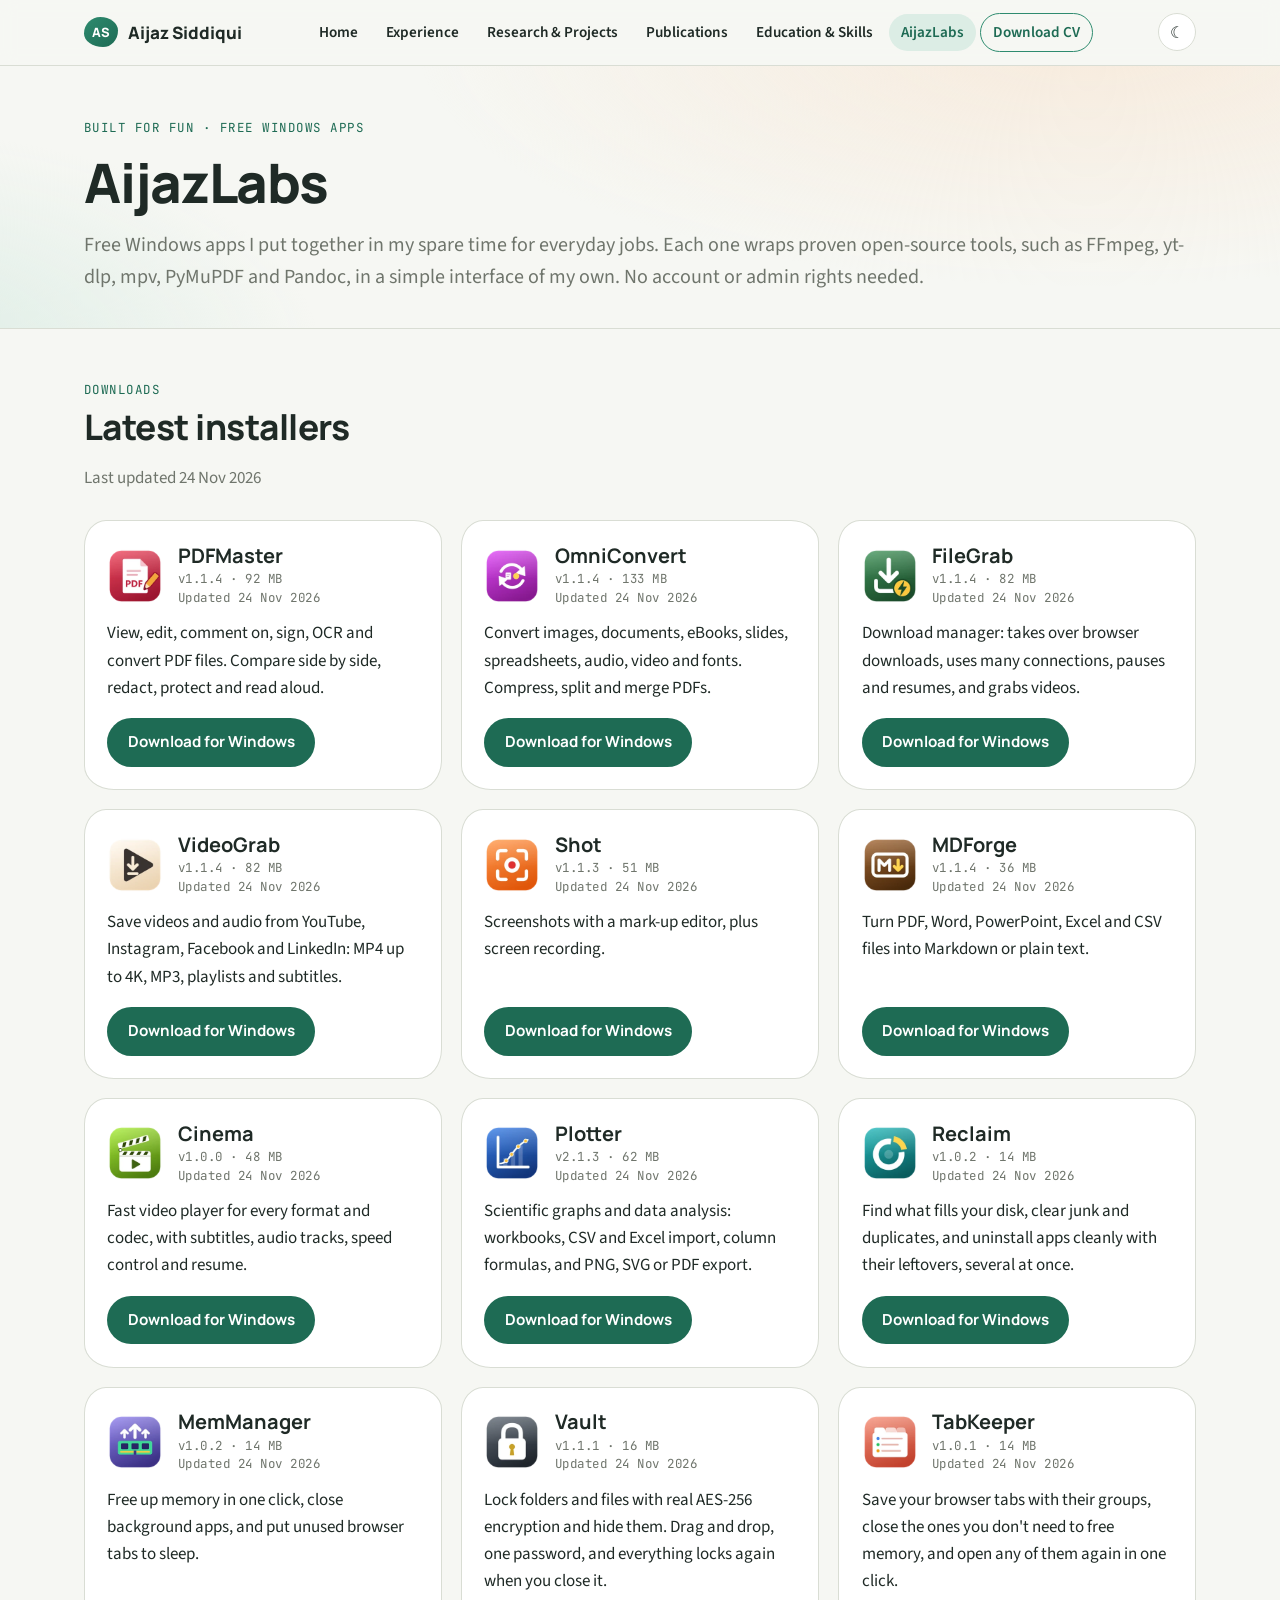
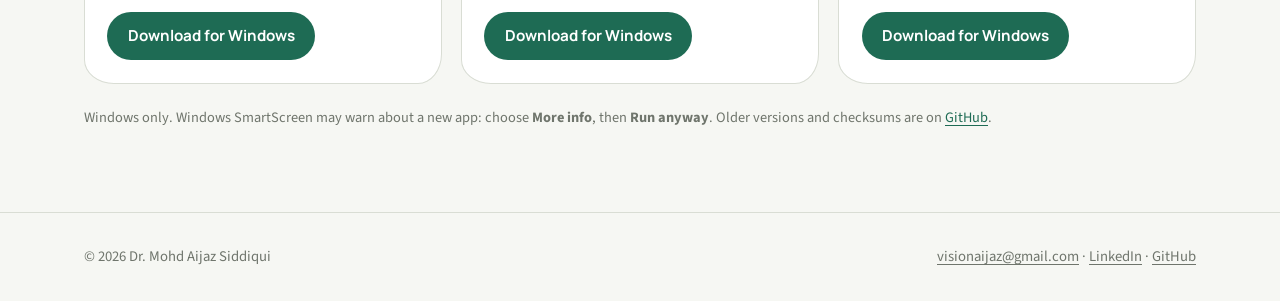
==== commit c3040679: "Rename Apps to AijazLabs in the menu and page heading Co-Authored-By: Claude Opus 5.5 <noreply@anthr" ====
--- a/apps.html
+++ b/apps.html
@@ -27,7 +27,7 @@
       <li><a href="research.html">Research &amp; Projects</a></li>
       <li><a href="publications.html">Publications</a></li>
       <li><a href="skills.html">Education &amp; Skills</a></li>
-      <li><a href="apps.html" aria-current="page">Apps</a></li>
+      <li><a href="apps.html" aria-current="page">AijazLabs</a></li>
       <li><a class="cv-link" href="assets/Aijaz-Siddiqui-CV.pdf">Download CV</a></li>
     </ul>
   </nav>
@@ -36,8 +36,8 @@
 <main>
   <section class="hero page-hero">
     <div class="wrap">
-      <span class="eyebrow">AijazLabs · Free Windows apps</span>
-      <h1>Built for fun</h1>
+      <span class="eyebrow">Built for fun · Free Windows apps</span>
+      <h1>AijazLabs</h1>
       <p>Free Windows apps I put together in my spare time for everyday jobs. Each one wraps proven open-source tools, such as FFmpeg, yt-dlp, mpv, PyMuPDF and Pandoc, in a simple interface of my own. No account or admin rights needed.</p>
     </div>
   </section>
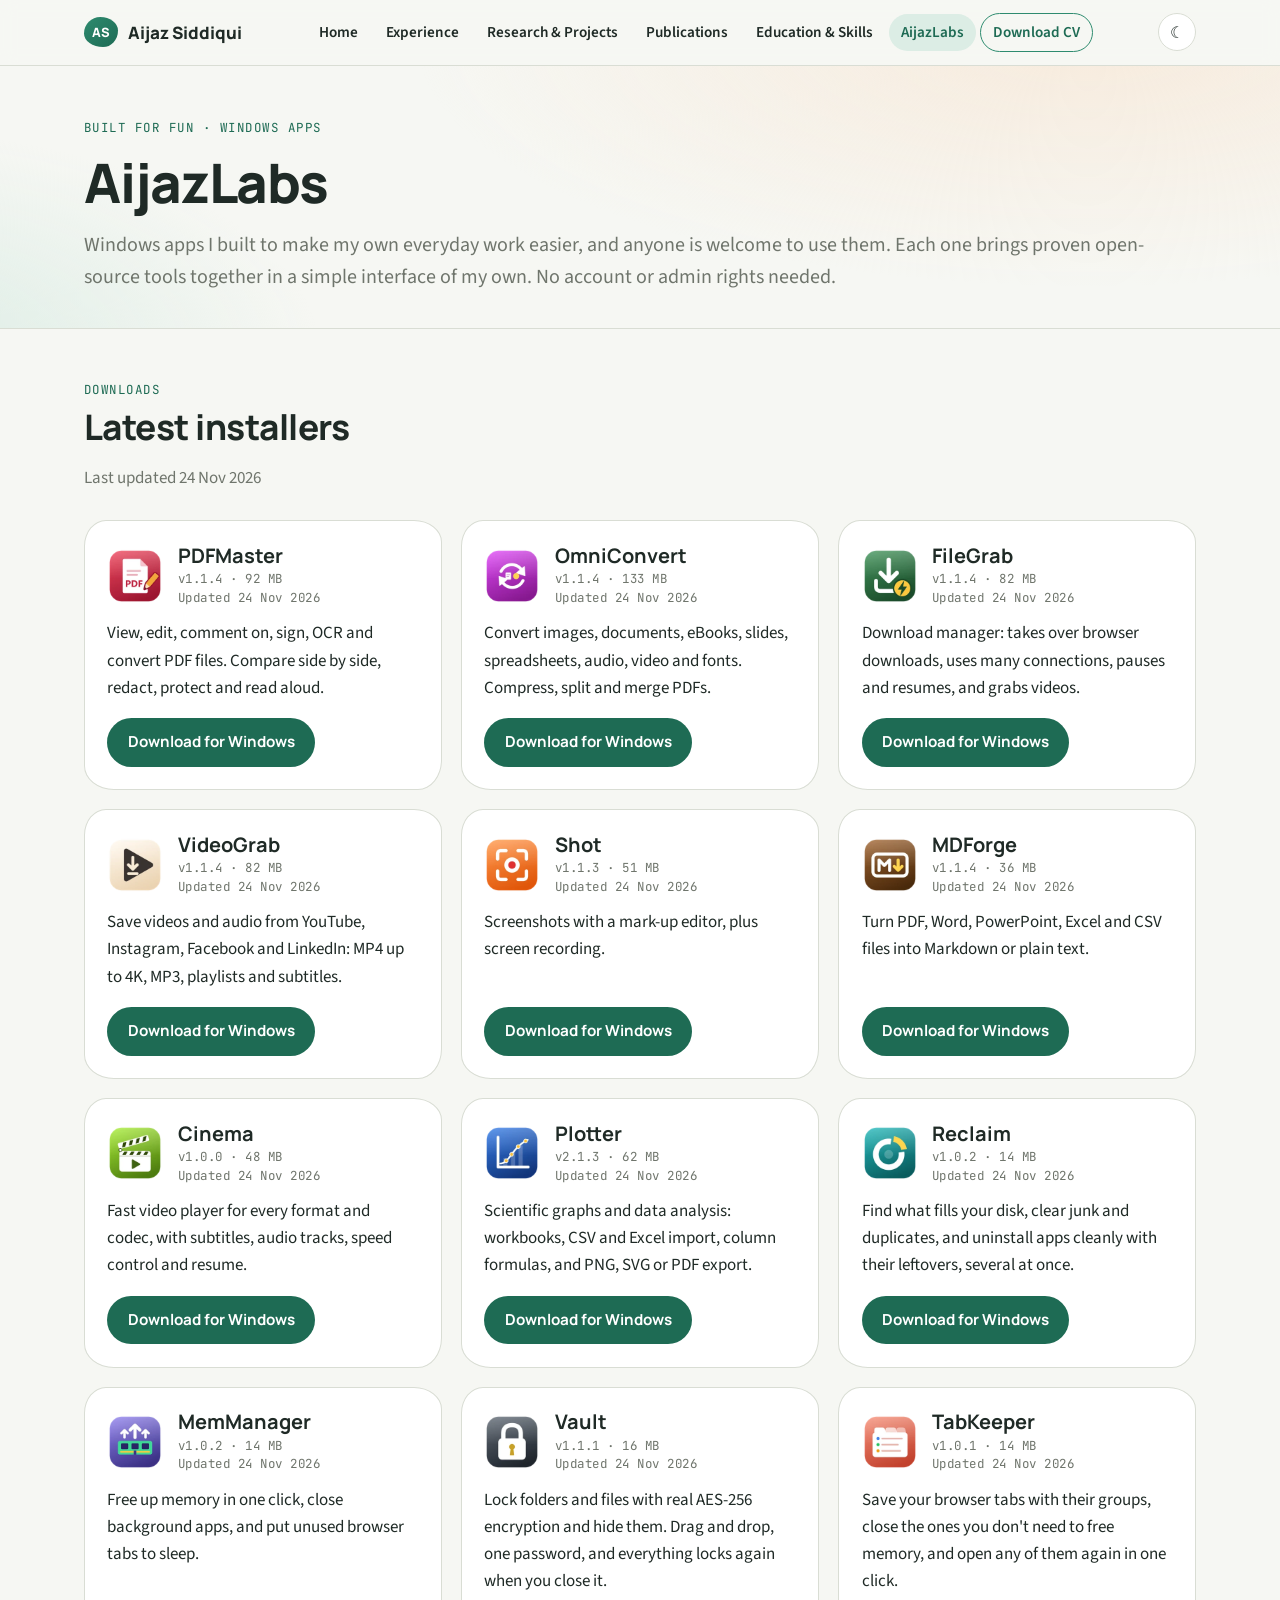
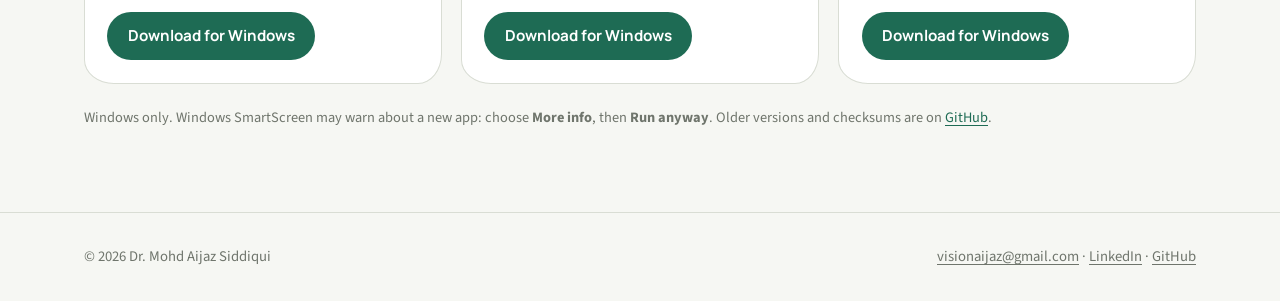
==== commit 8a9602be: "AijazLabs page: reword intro Co-Authored-By: Claude Opus 5.5 <noreply@anthropic.com>" ====
--- a/apps.html
+++ b/apps.html
@@ -4,7 +4,7 @@
 <meta charset="utf-8">
 <meta name="viewport" content="width=device-width, initial-scale=1">
 <title>Apps · Dr. Mohd Aijaz Siddiqui</title>
-<meta name="description" content="Free Windows apps I build for fun under the AijazLabs name: PDF editor, file converter, downloaders, video player, plotter, folder locker, tab saver and more. Always the latest installers.">
+<meta name="description" content="Windows apps I build for fun under the AijazLabs name: PDF editor, file converter, downloaders, video player, plotter, folder locker, tab saver and more. Always the latest installers.">
 <link rel="preconnect" href="https://fonts.googleapis.com">
 <link rel="preconnect" href="https://fonts.gstatic.com" crossorigin>
 <link rel="stylesheet" href="https://fonts.googleapis.com/css2?family=JetBrains+Mono:wght@400;600&family=Manrope:wght@600;700;800&family=Source+Sans+3:ital,wght@0,400;0,600;0,700;1,400&display=swap">
@@ -36,9 +36,9 @@
 <main>
   <section class="hero page-hero">
     <div class="wrap">
-      <span class="eyebrow">Built for fun · Free Windows apps</span>
+      <span class="eyebrow">Built for fun · Windows apps</span>
       <h1>AijazLabs</h1>
-      <p>Free Windows apps I put together in my spare time for everyday jobs. Each one wraps proven open-source tools, such as FFmpeg, yt-dlp, mpv, PyMuPDF and Pandoc, in a simple interface of my own. No account or admin rights needed.</p>
+      <p>Windows apps I built to make my own everyday work easier, and anyone is welcome to use them. Each one brings proven open-source tools together in a simple interface of my own. No account or admin rights needed.</p>
     </div>
   </section>
 
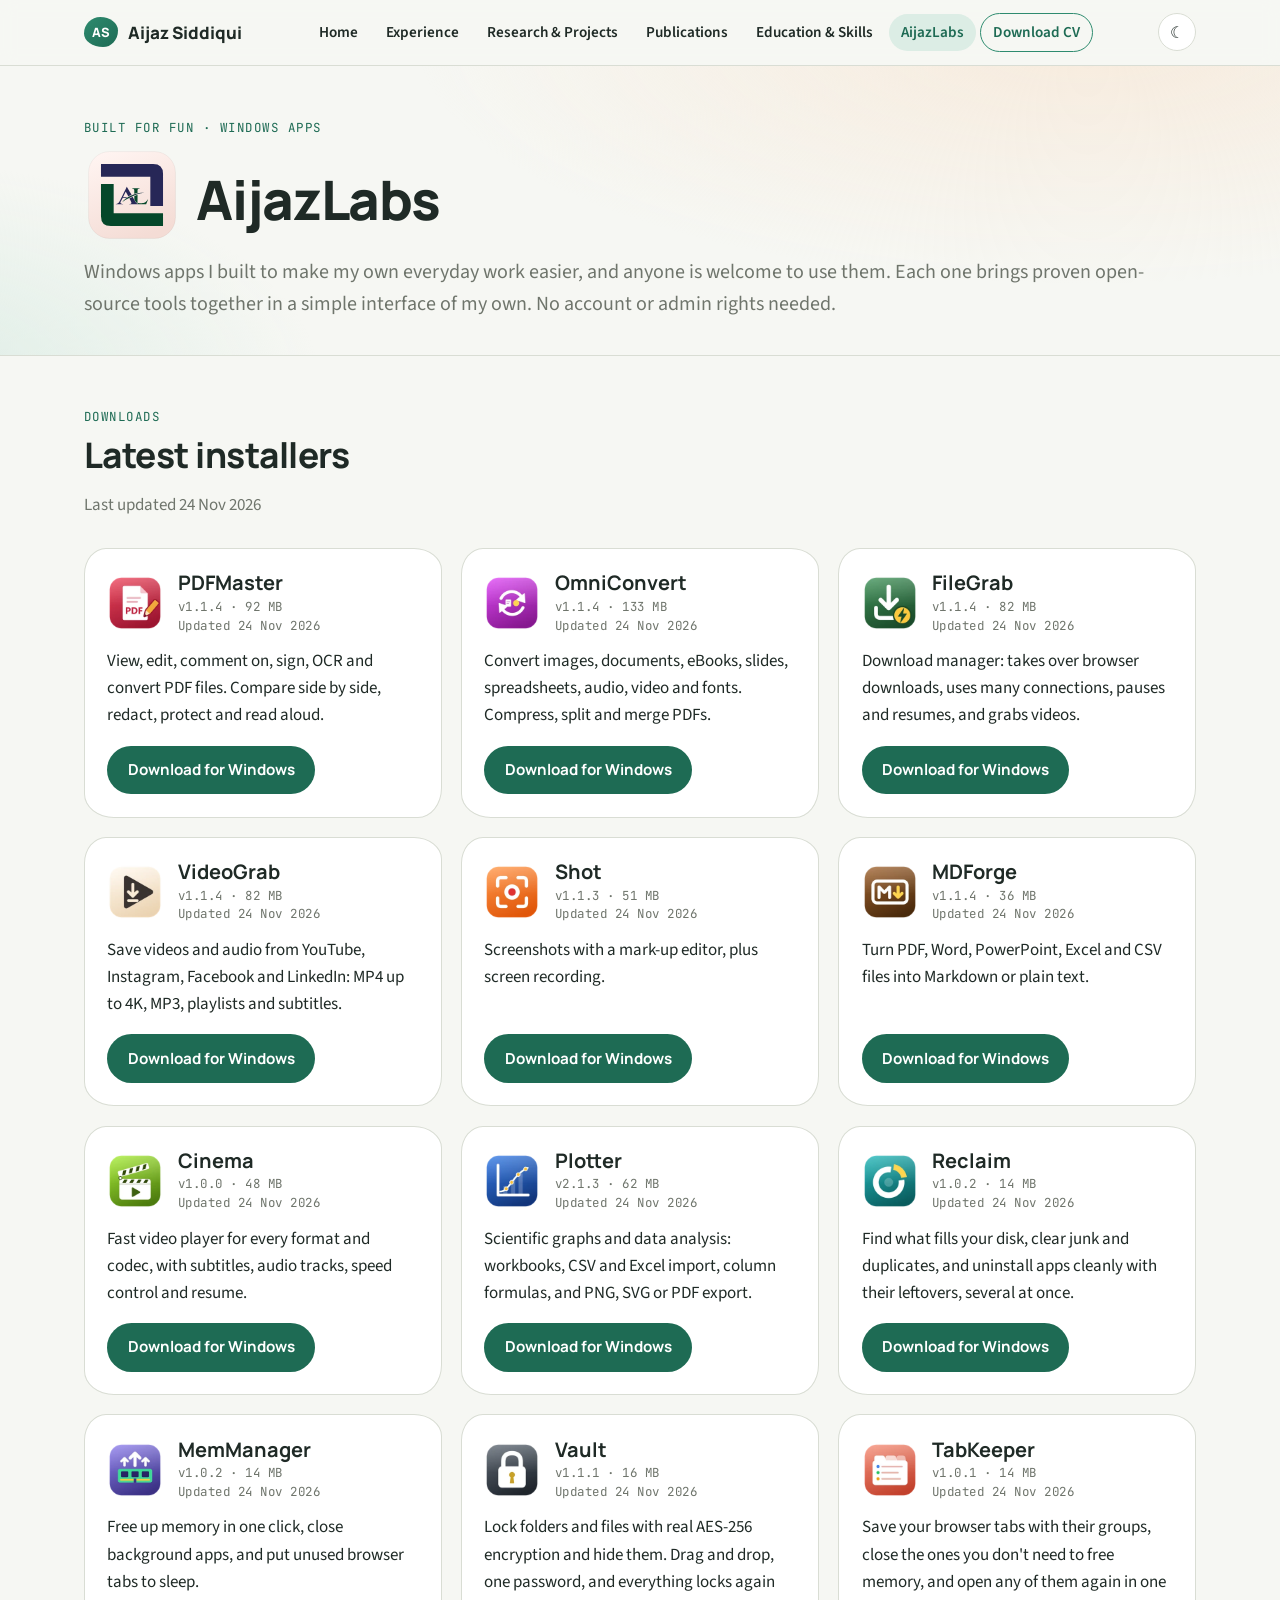
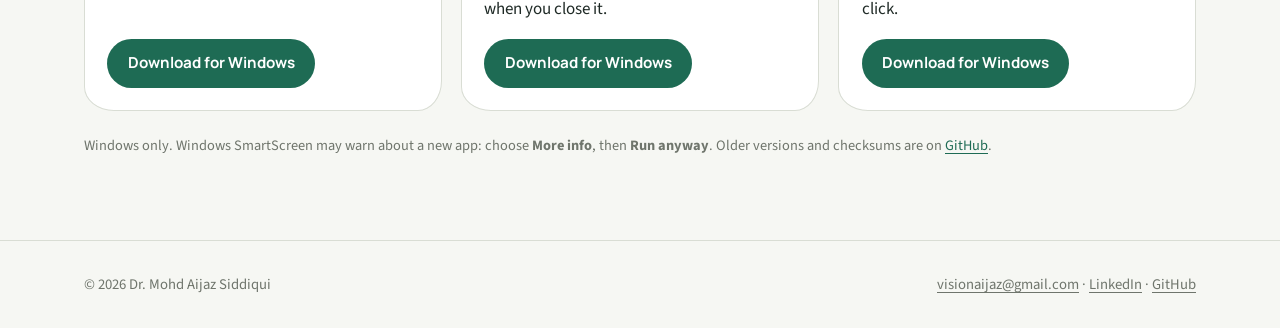
==== commit 14da459e: "AijazLabs page: add the AijazLabs logo beside the heading Co-Authored-By: Claude Opus 5.5 <noreply@a" ====
--- a/apps.html
+++ b/apps.html
@@ -8,7 +8,7 @@
 <link rel="preconnect" href="https://fonts.googleapis.com">
 <link rel="preconnect" href="https://fonts.gstatic.com" crossorigin>
 <link rel="stylesheet" href="https://fonts.googleapis.com/css2?family=JetBrains+Mono:wght@400;600&family=Manrope:wght@600;700;800&family=Source+Sans+3:ital,wght@0,400;0,600;0,700;1,400&display=swap">
-<link rel="stylesheet" href="assets/style.css?v=19">
+<link rel="stylesheet" href="assets/style.css?v=20">
 <script src="assets/site.js?v=7"></script>
 <script src="assets/apps.js?v=4" defer></script>
 </head>
@@ -37,7 +37,10 @@
   <section class="hero page-hero">
     <div class="wrap">
       <span class="eyebrow">Built for fun · Windows apps</span>
-      <h1>AijazLabs</h1>
+      <div class="lab-title">
+        <img src="assets/aijazlabs-logo.svg" width="96" height="96" alt="AijazLabs logo">
+        <h1>AijazLabs</h1>
+      </div>
       <p>Windows apps I built to make my own everyday work easier, and anyone is welcome to use them. Each one brings proven open-source tools together in a simple interface of my own. No account or admin rights needed.</p>
     </div>
   </section>
--- a/assets/style.css
+++ b/assets/style.css
@@ -406,3 +406,6 @@
 .app-status { margin-top: 0.6rem; max-width: 48rem; }
 .app-note { margin-top: 1.4rem; }
 .app-ver { display: block; white-space: pre-line; line-height: 1.5; }
+/* AijazLabs page: logo beside the heading */
+.lab-title { display: flex; align-items: center; gap: 1rem; margin-top: 0.4rem; }
+.lab-title img { width: clamp(64px, 9vw, 96px); height: auto; flex: none; }
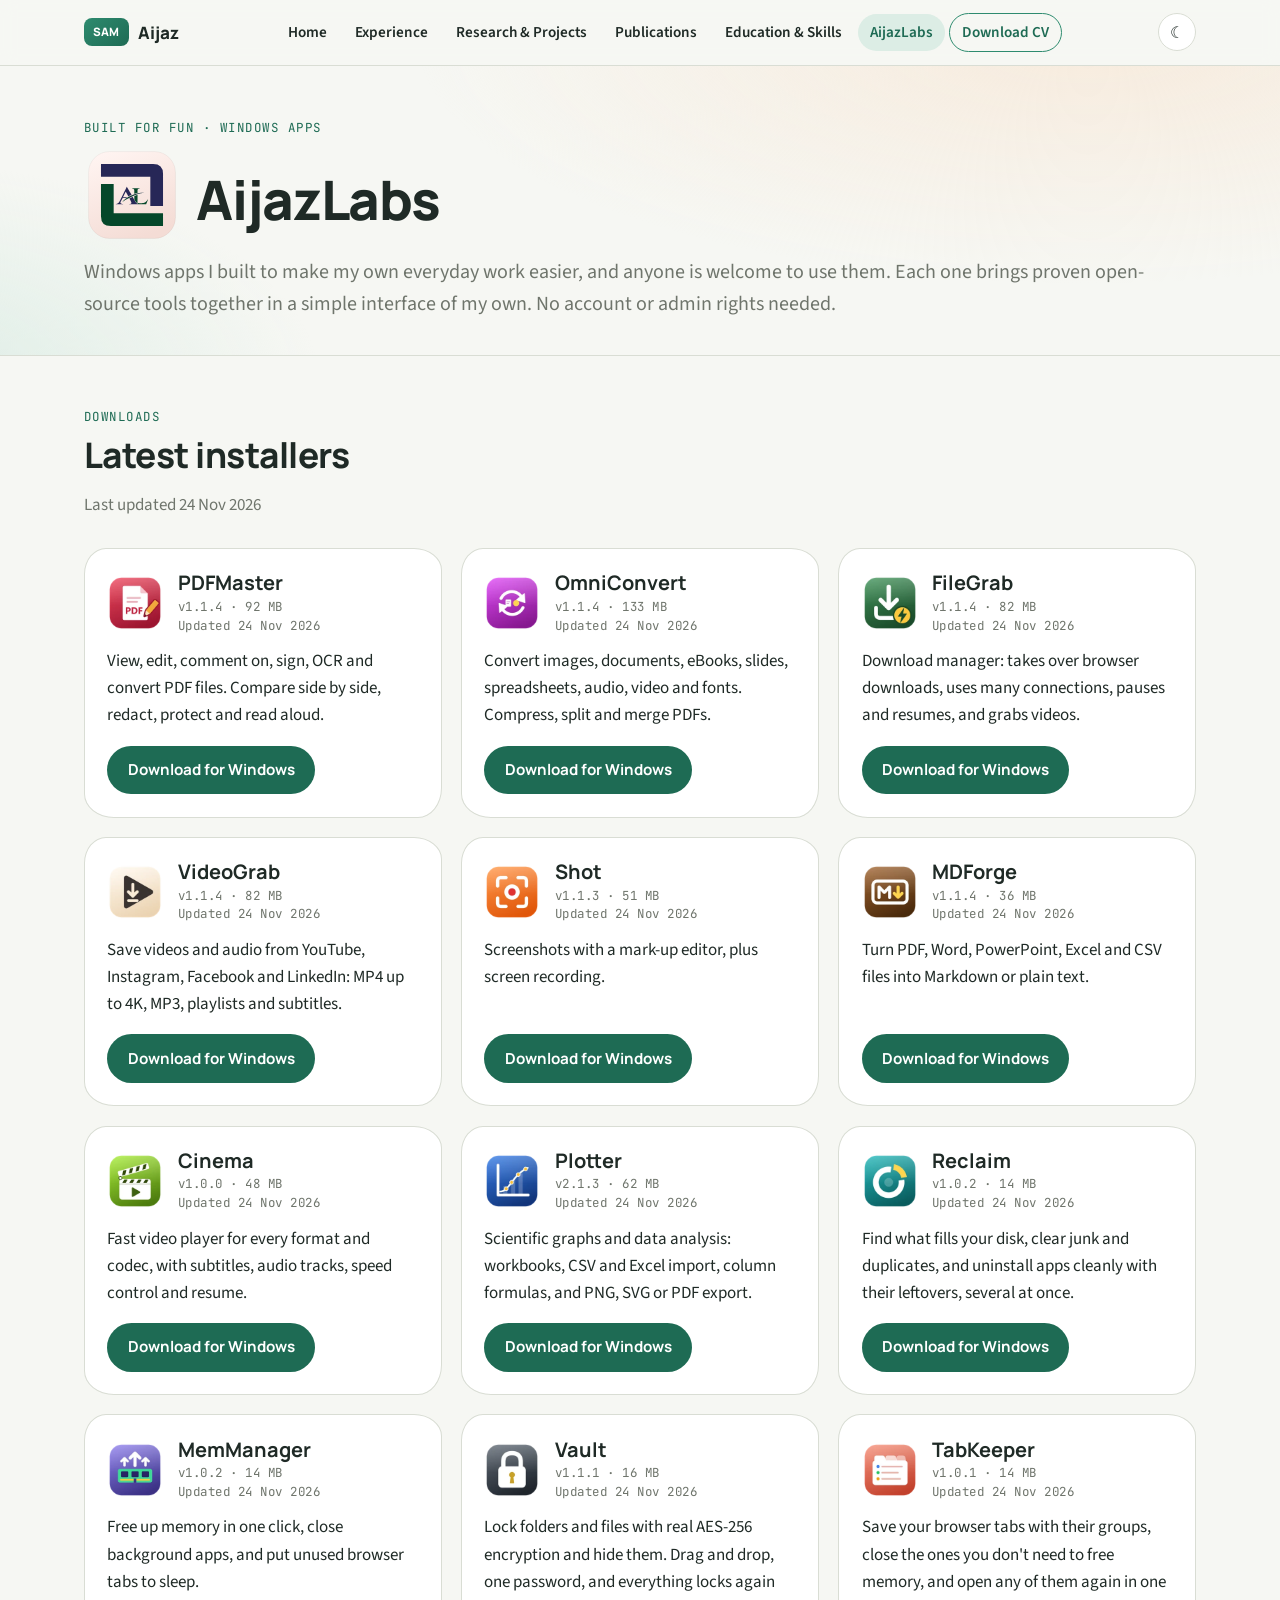
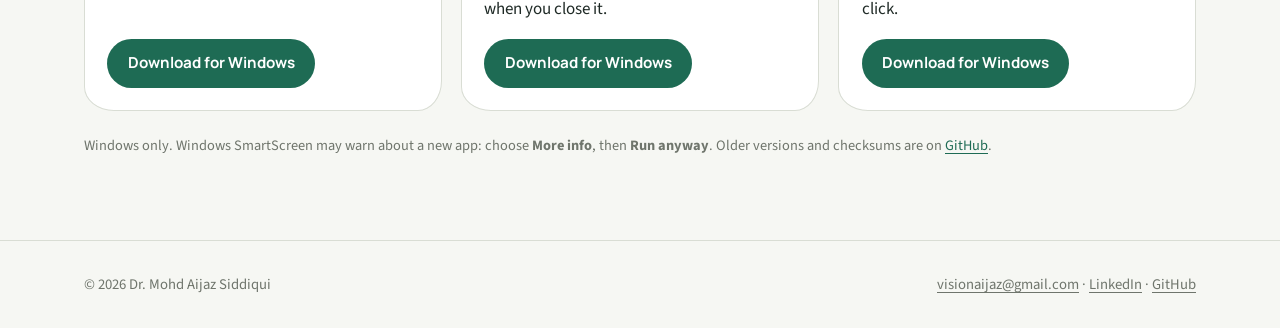
==== commit f5a9384e: "Header: SAM badge in a rounded rectangle, name shortened to Aijaz Co-Authored-By: Claude Opus 5.5 <n" ====
--- a/apps.html
+++ b/apps.html
@@ -8,7 +8,7 @@
 <link rel="preconnect" href="https://fonts.googleapis.com">
 <link rel="preconnect" href="https://fonts.gstatic.com" crossorigin>
 <link rel="stylesheet" href="https://fonts.googleapis.com/css2?family=JetBrains+Mono:wght@400;600&family=Manrope:wght@600;700;800&family=Source+Sans+3:ital,wght@0,400;0,600;0,700;1,400&display=swap">
-<link rel="stylesheet" href="assets/style.css?v=20">
+<link rel="stylesheet" href="assets/style.css?v=22">
 <script src="assets/site.js?v=7"></script>
 <script src="assets/apps.js?v=4" defer></script>
 </head>
@@ -16,7 +16,7 @@
 
 <header class="site-header">
   <nav class="wrap nav" aria-label="Main">
-    <a class="brand" href="index.html"><span class="brand-mark">AS</span><span>Aijaz Siddiqui</span></a>
+    <a class="brand" href="index.html"><span class="brand-mark">SAM</span><span>Aijaz</span></a>
     <div class="nav-tools">
       <button class="icon-btn" id="theme-toggle" type="button" aria-label="Switch theme">☾</button>
       <button class="icon-btn menu-btn" id="menu-toggle" type="button" aria-label="Open menu" aria-expanded="false" aria-controls="nav-links">☰</button>
--- a/assets/style.css
+++ b/assets/style.css
@@ -101,11 +101,11 @@
 .nav { display: flex; align-items: center; justify-content: space-between; gap: 1rem; padding-block: 0.8rem; }
 .brand { display: flex; align-items: center; gap: 0.6rem; text-decoration: none; color: var(--ink); font-family: var(--font-display); font-weight: 800; }
 .brand-mark {
-  width: 34px; height: 30px;
+  height: 28px; padding: 0 0.55rem;
   background: linear-gradient(140deg, var(--jade), var(--jade-deep));
-  border-radius: 48% 52% 44% 56% / 55% 45% 55% 45%;
+  border-radius: 8px;
   display: grid; place-items: center;
-  color: #fff; font-size: 0.8rem; letter-spacing: .02em;
+  color: #fff; font-size: 0.72rem; letter-spacing: .03em;
 }
 .nav-links { display: flex; gap: 0.25rem; align-items: center; list-style: none; margin: 0; padding: 0; flex-wrap: wrap; }
 .nav-links a {
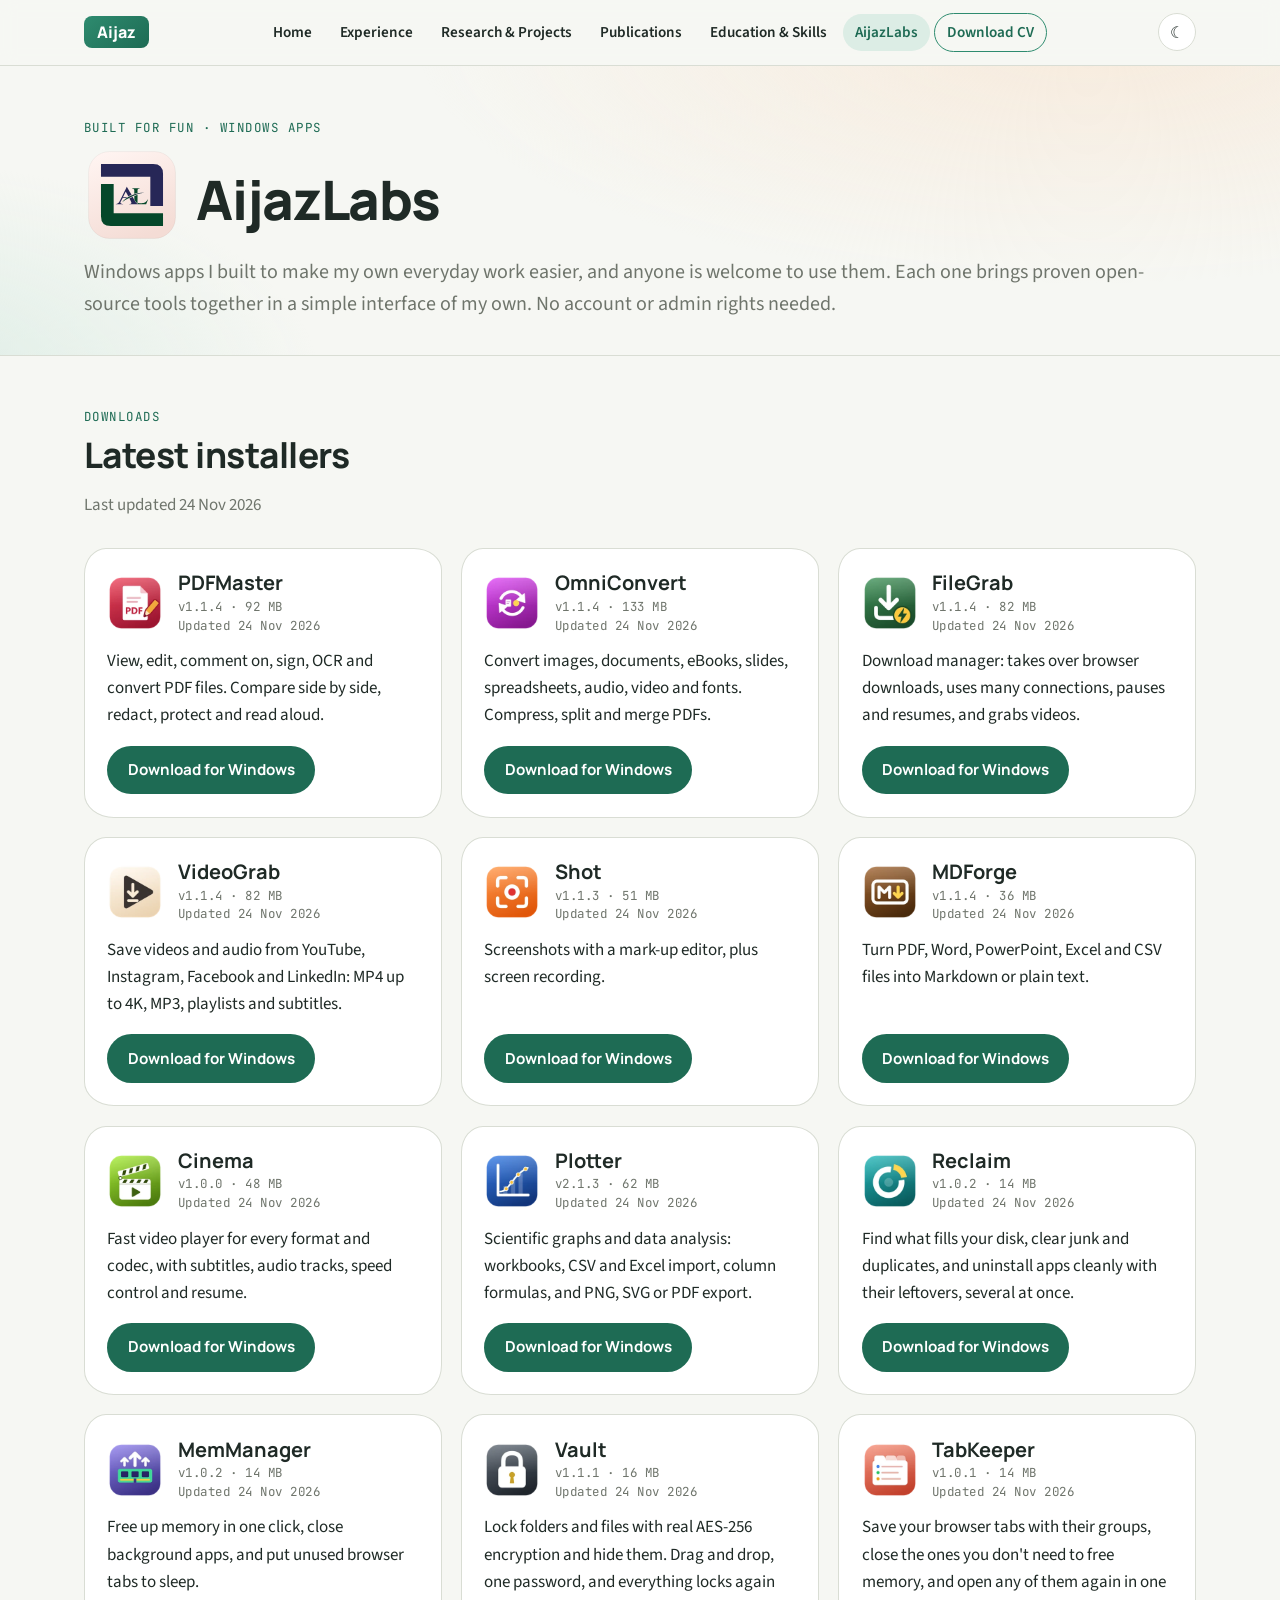
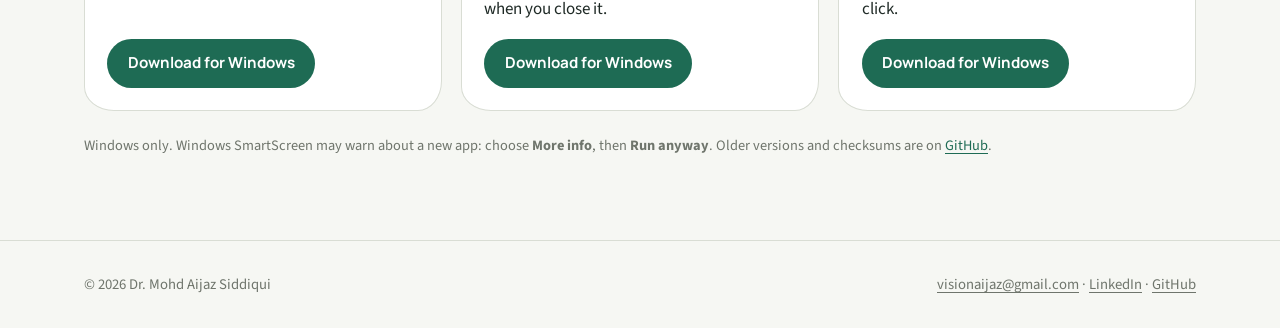
==== commit 5facd51e: "Header: show Aijaz inside the rounded rectangle Co-Authored-By: Claude Opus 5.5 <noreply@anthropic.c" ====
--- a/apps.html
+++ b/apps.html
@@ -8,7 +8,7 @@
 <link rel="preconnect" href="https://fonts.googleapis.com">
 <link rel="preconnect" href="https://fonts.gstatic.com" crossorigin>
 <link rel="stylesheet" href="https://fonts.googleapis.com/css2?family=JetBrains+Mono:wght@400;600&family=Manrope:wght@600;700;800&family=Source+Sans+3:ital,wght@0,400;0,600;0,700;1,400&display=swap">
-<link rel="stylesheet" href="assets/style.css?v=22">
+<link rel="stylesheet" href="assets/style.css?v=23">
 <script src="assets/site.js?v=7"></script>
 <script src="assets/apps.js?v=4" defer></script>
 </head>
@@ -16,7 +16,7 @@
 
 <header class="site-header">
   <nav class="wrap nav" aria-label="Main">
-    <a class="brand" href="index.html"><span class="brand-mark">SAM</span><span>Aijaz</span></a>
+    <a class="brand" href="index.html"><span class="brand-mark">Aijaz</span></a>
     <div class="nav-tools">
       <button class="icon-btn" id="theme-toggle" type="button" aria-label="Switch theme">☾</button>
       <button class="icon-btn menu-btn" id="menu-toggle" type="button" aria-label="Open menu" aria-expanded="false" aria-controls="nav-links">☰</button>
--- a/assets/style.css
+++ b/assets/style.css
@@ -101,11 +101,11 @@
 .nav { display: flex; align-items: center; justify-content: space-between; gap: 1rem; padding-block: 0.8rem; }
 .brand { display: flex; align-items: center; gap: 0.6rem; text-decoration: none; color: var(--ink); font-family: var(--font-display); font-weight: 800; }
 .brand-mark {
-  height: 28px; padding: 0 0.55rem;
+  height: 32px; padding: 0 0.8rem;
   background: linear-gradient(140deg, var(--jade), var(--jade-deep));
   border-radius: 8px;
   display: grid; place-items: center;
-  color: #fff; font-size: 0.72rem; letter-spacing: .03em;
+  color: #fff; font-size: 1rem; letter-spacing: .01em;
 }
 .nav-links { display: flex; gap: 0.25rem; align-items: center; list-style: none; margin: 0; padding: 0; flex-wrap: wrap; }
 .nav-links a {
